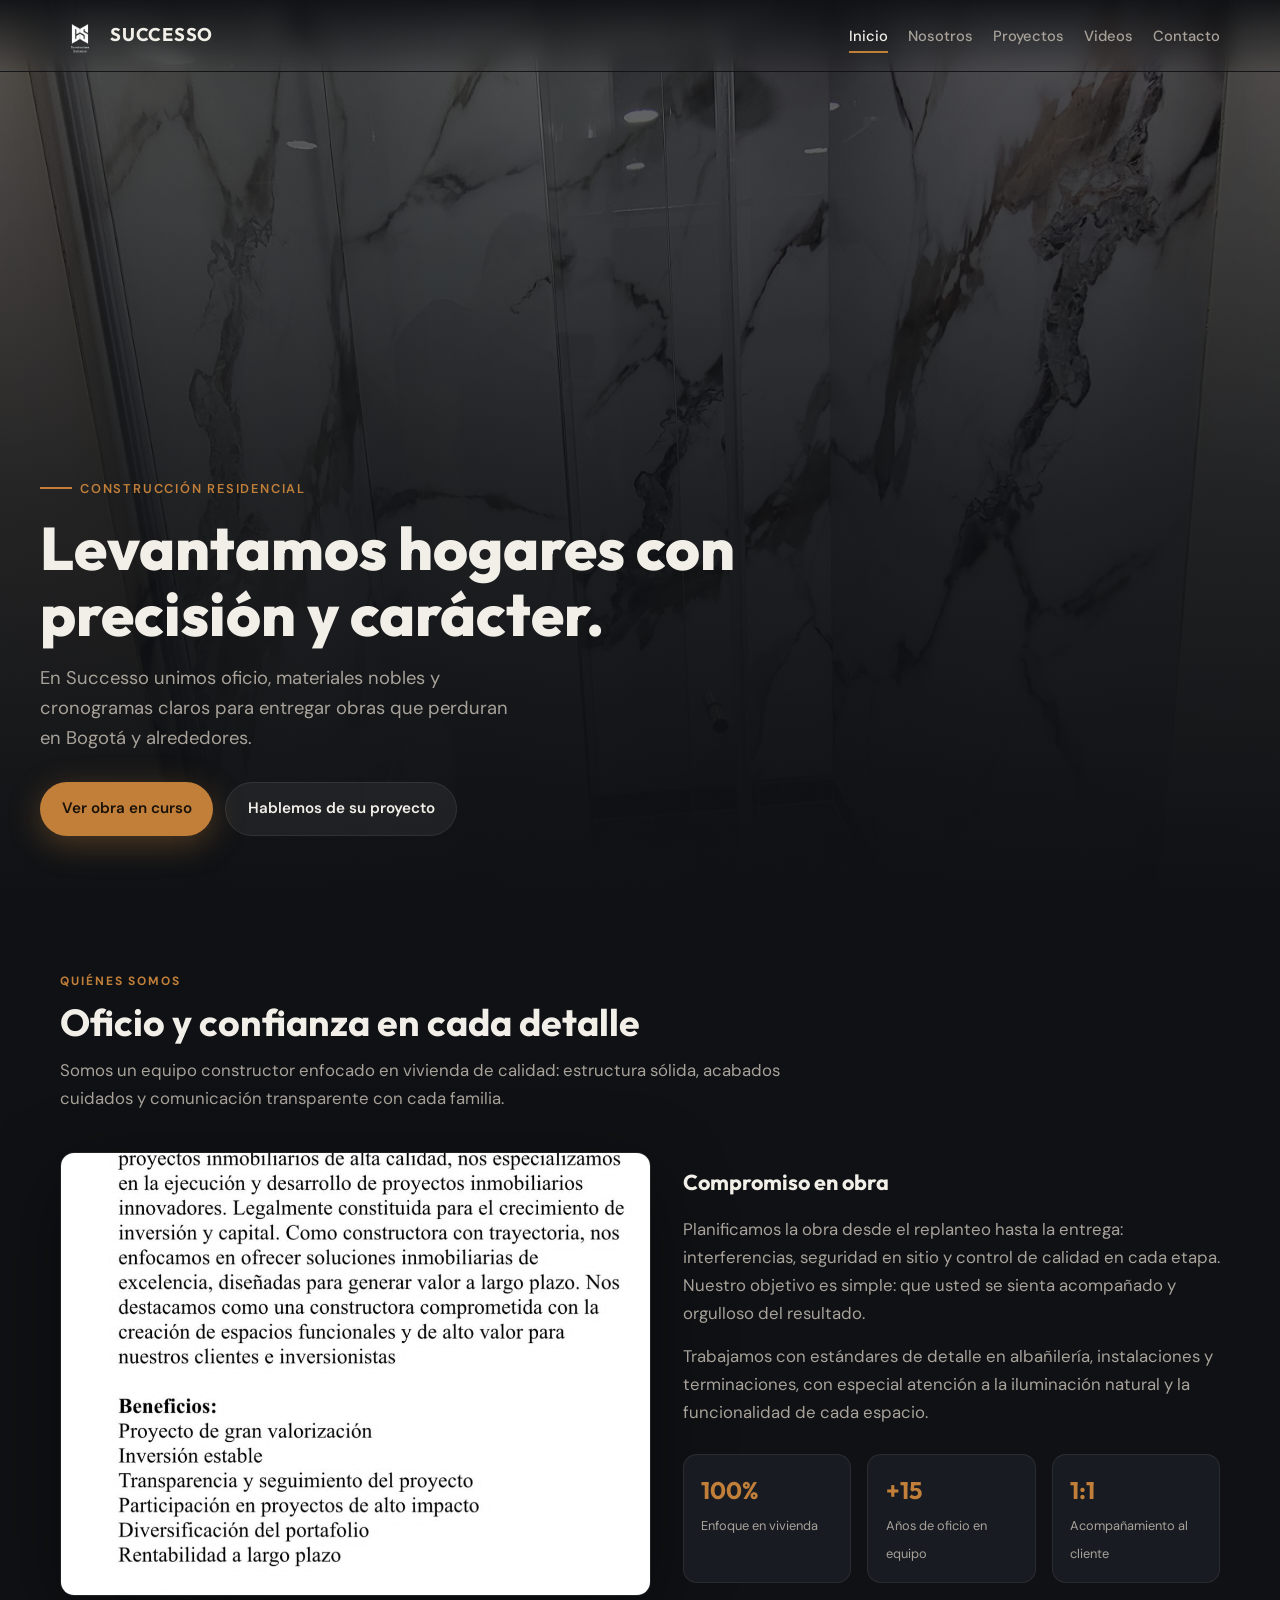
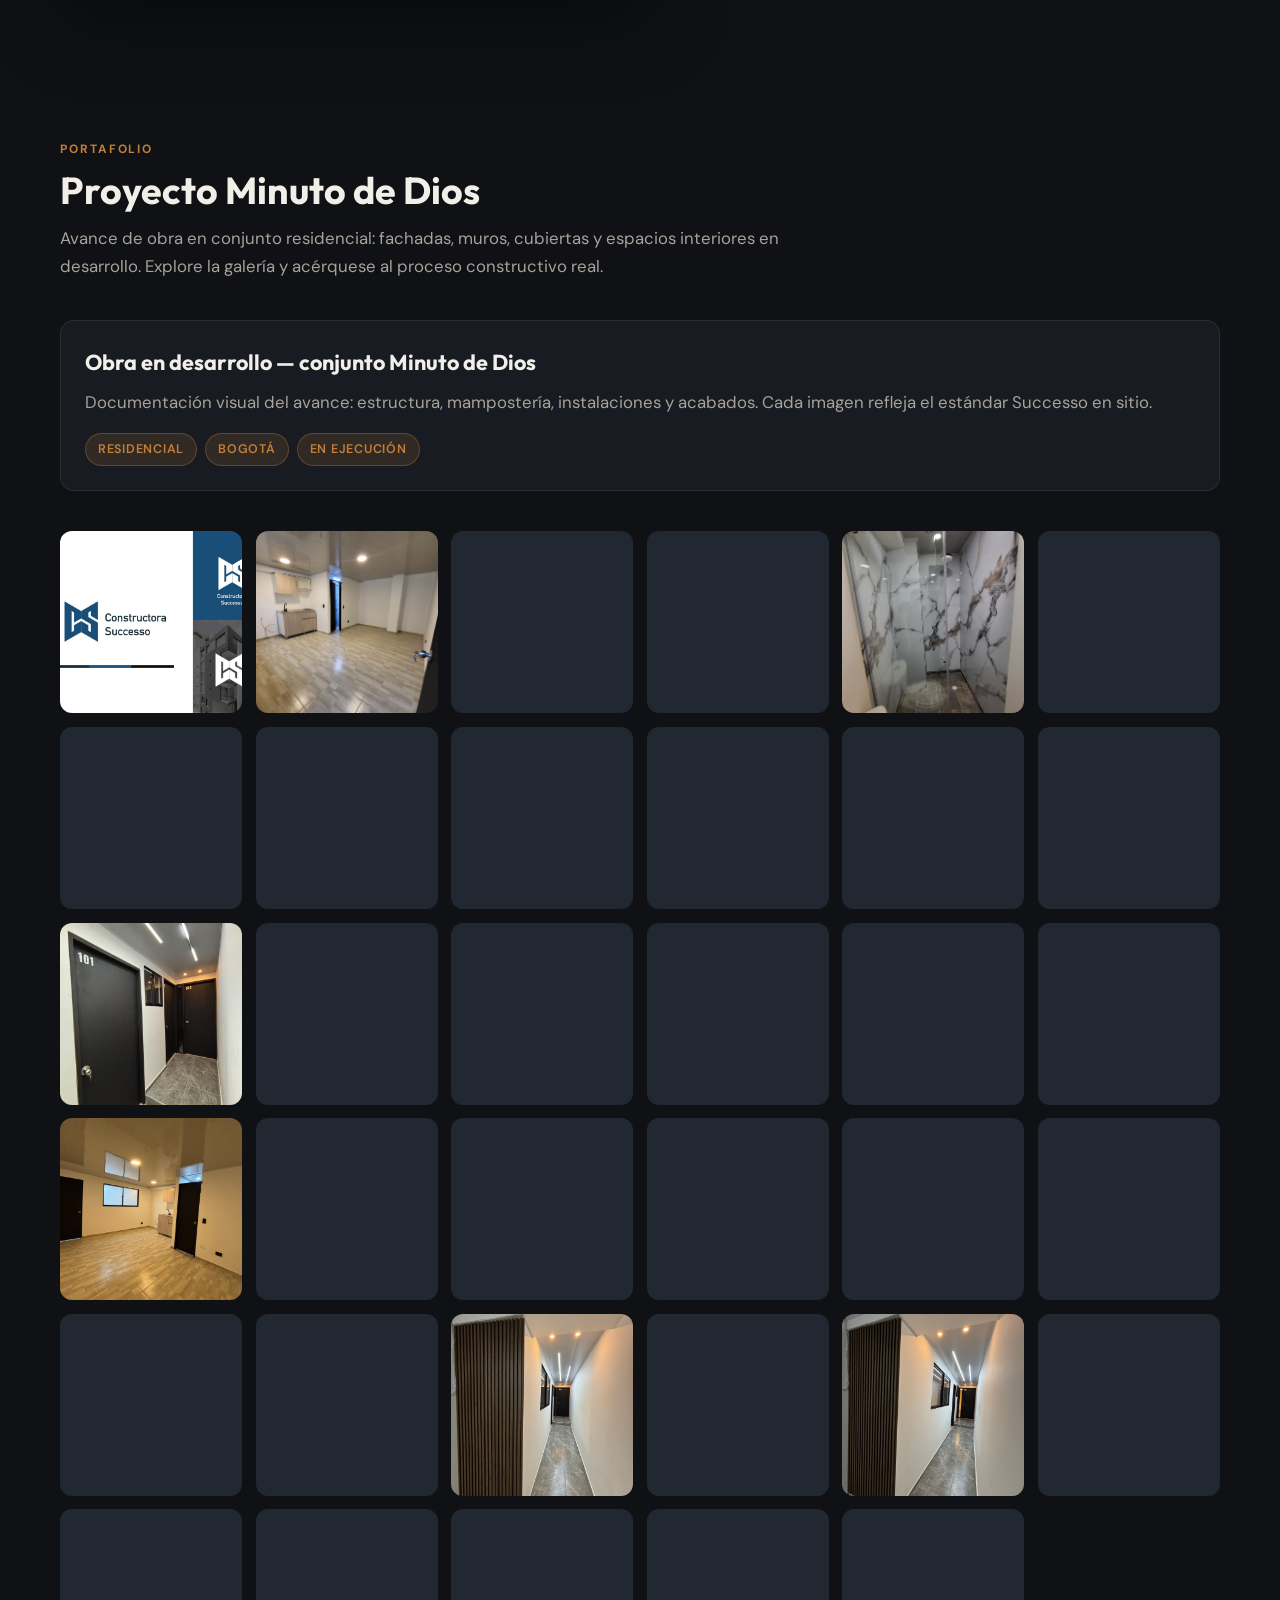
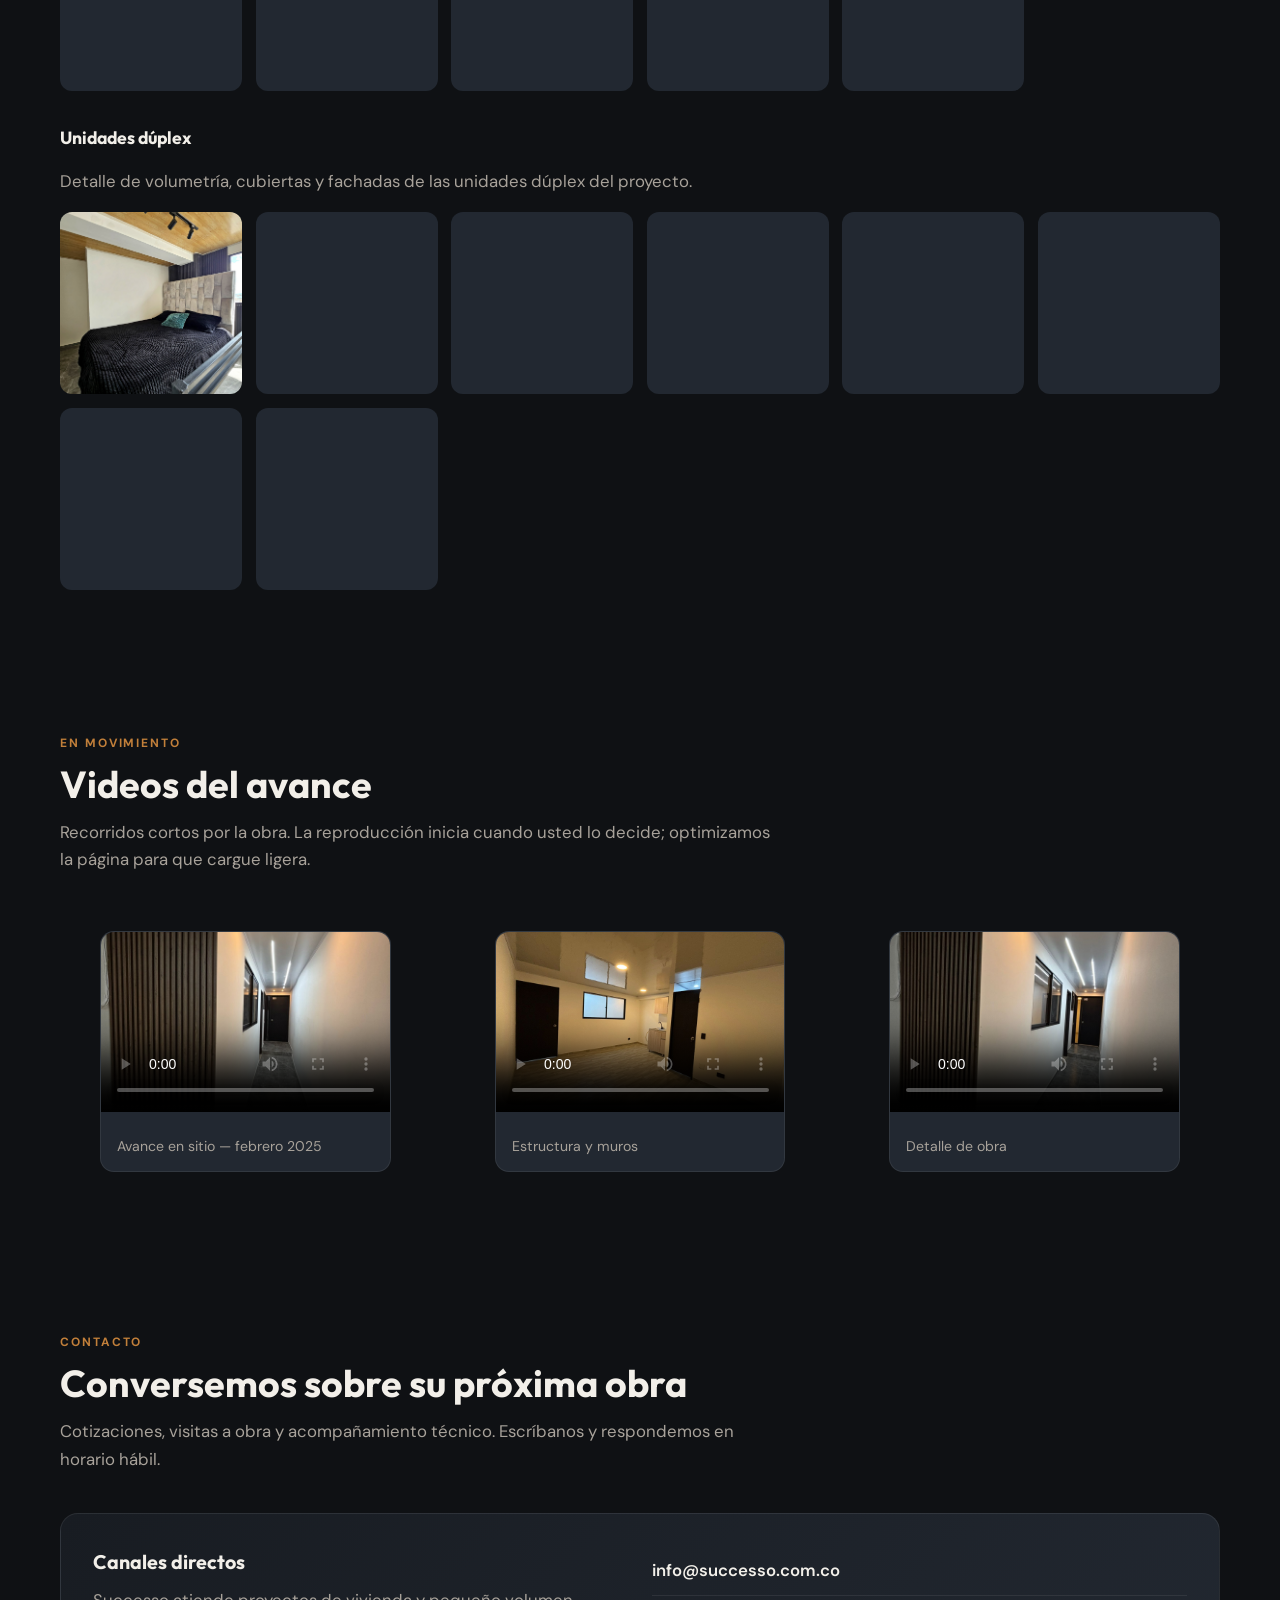
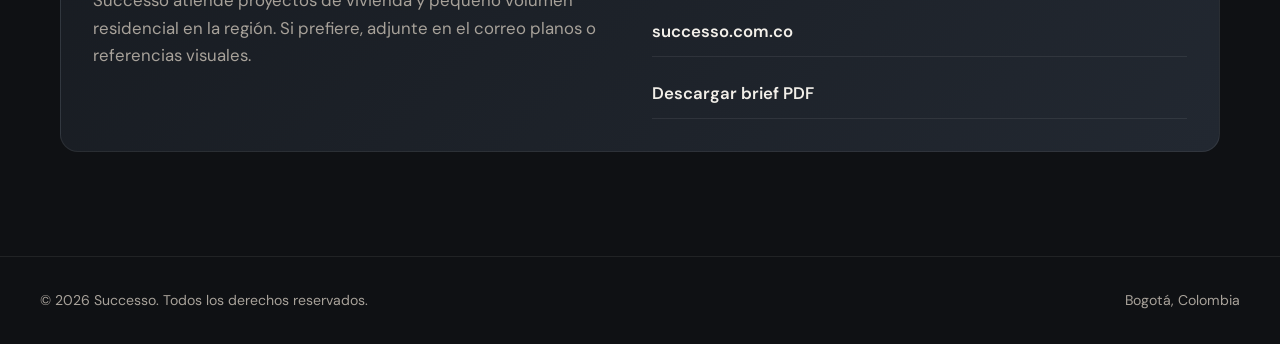
==== index.html @ 80b288f9 "Initial site: Successo static web, assets, SWA workflow Made-with: Cursor" ====
<!DOCTYPE html>
<html lang="es-CO">
  <head>
    <meta charset="UTF-8" />
    <meta name="viewport" content="width=device-width, initial-scale=1" />
    <meta
      name="description"
      content="Successo — Constructora en Colombia. Obras residenciales con estándar de calidad. Proyecto Minuto de Dios y unidades dúplex."
    />
    <title>Successo | Constructora</title>
    <link rel="preconnect" href="https://fonts.googleapis.com" />
    <link rel="preconnect" href="https://fonts.gstatic.com" crossorigin />
    <link
      href="https://fonts.googleapis.com/css2?family=DM+Sans:ital,opsz,wght@0,9..40,400;0,9..40,600;0,9..40,700&family=Outfit:wght@600;700;800&display=swap"
      rel="stylesheet"
    />
    <link rel="stylesheet" href="/styles.css" />
    <link rel="icon" href="/assets/brand/logo-constructora.png" type="image/png" />
  </head>
  <body>
    <a class="skip-link" href="#contenido">Saltar al contenido</a>

    <header class="site-header">
      <div class="header-inner">
        <a class="brand-link" href="#inicio">
          <img
            src="/assets/brand/logo-constructora.png"
            alt="Successo — logo constructora"
            width="180"
            height="44"
          />
          <span class="brand-text">Successo</span>
        </a>
        <button
          type="button"
          class="nav-toggle"
          aria-expanded="false"
          aria-controls="menu-principal"
        >
          Menú
        </button>
        <nav id="menu-principal" class="nav" aria-label="Principal">
          <ul class="nav-list">
            <li><a href="#inicio">Inicio</a></li>
            <li><a href="#nosotros">Nosotros</a></li>
            <li><a href="#proyectos">Proyectos</a></li>
            <li><a href="#videos">Videos</a></li>
            <li><a href="#contacto">Contacto</a></li>
          </ul>
        </nav>
      </div>
    </header>

    <main id="contenido">
      <section id="inicio" class="hero" aria-label="Inicio">
        <div class="hero-bg">
          <img
            src="/assets/projects/minuto-de-dios/images/IMG-20250224-WA0005.jpg"
            alt=""
            width="1920"
            height="1080"
            fetchpriority="high"
          />
        </div>
        <div class="hero-content">
          <p class="hero-eyebrow">Construcción residencial</p>
          <h1>Levantamos hogares con precisión y carácter.</h1>
          <p class="hero-lead">
            En Successo unimos oficio, materiales nobles y cronogramas claros para entregar obras que
            perduran en Bogotá y alrededores.
          </p>
          <div class="hero-actions">
            <a class="btn btn-primary" href="#proyectos">Ver obra en curso</a>
            <a class="btn btn-ghost" href="#contacto">Hablemos de su proyecto</a>
          </div>
        </div>
      </section>

      <section id="nosotros" class="section reveal" aria-labelledby="nosotros-title">
        <header class="section-header">
          <p class="section-label">Quiénes somos</p>
          <h2 id="nosotros-title">Oficio y confianza en cada detalle</h2>
          <p class="section-intro">
            Somos un equipo constructor enfocado en vivienda de calidad: estructura sólida, acabados
            cuidados y comunicación transparente con cada familia.
          </p>
        </header>
        <div class="about-grid">
          <div class="about-visual">
            <img
              src="/assets/about/quienes-somos.jpg"
              alt="Equipo y obra Successo"
              width="900"
              height="675"
              loading="lazy"
            />
          </div>
          <div class="about-copy">
            <h3>Compromiso en obra</h3>
            <p>
              Planificamos la obra desde el replanteo hasta la entrega: interferencias, seguridad en
              sitio y control de calidad en cada etapa. Nuestro objetivo es simple: que usted se sienta
              acompañado y orgulloso del resultado.
            </p>
            <p>
              Trabajamos con estándares de detalle en albañilería, instalaciones y terminaciones, con
              especial atención a la iluminación natural y la funcionalidad de cada espacio.
            </p>
            <div class="stat-row">
              <div class="stat">
                <strong>100%</strong>
                <span>Enfoque en vivienda</span>
              </div>
              <div class="stat">
                <strong>+15</strong>
                <span>Años de oficio en equipo</span>
              </div>
              <div class="stat">
                <strong>1:1</strong>
                <span>Acompañamiento al cliente</span>
              </div>
            </div>
          </div>
        </div>
      </section>

      <section id="proyectos" class="section reveal" aria-labelledby="proyectos-title">
        <header class="section-header">
          <p class="section-label">Portafolio</p>
          <h2 id="proyectos-title">Proyecto Minuto de Dios</h2>
          <p class="section-intro">
            Avance de obra en conjunto residencial: fachadas, muros, cubiertas y espacios interiores en
            desarrollo. Explore la galería y acérquese al proceso constructivo real.
          </p>
        </header>

        <article class="project-card">
          <h3>Obra en desarrollo — conjunto Minuto de Dios</h3>
          <p>
            Documentación visual del avance: estructura, mampostería, instalaciones y acabados. Cada
            imagen refleja el estándar Successo en sitio.
          </p>
          <ul class="tag-list">
            <li>Residencial</li>
            <li>Bogotá</li>
            <li>En ejecución</li>
          </ul>
        </article>

        <div
          id="gallery-main"
          class="gallery"
          role="list"
          aria-label="Galería del proyecto Minuto de Dios"
        ></div>

        <h3 class="subsection-title">Unidades dúplex</h3>
        <p class="section-intro" style="margin-bottom: 1rem">
          Detalle de volumetría, cubiertas y fachadas de las unidades dúplex del proyecto.
        </p>
        <div
          id="gallery-duplex"
          class="gallery"
          role="list"
          aria-label="Galería dúplex"
        ></div>
      </section>

      <section id="videos" class="section reveal" aria-labelledby="videos-title">
        <header class="section-header">
          <p class="section-label">En movimiento</p>
          <h2 id="videos-title">Videos del avance</h2>
          <p class="section-intro">
            Recorridos cortos por la obra. La reproducción inicia cuando usted lo decide; optimizamos la
            página para que cargue ligera.
          </p>
        </header>
        <div class="videos-grid">
          <figure class="video-card">
            <video
              controls
              preload="metadata"
              poster="/assets/projects/minuto-de-dios/images/IMG-20250224-WA0028.jpg"
              aria-label="Video de avance de obra 1"
            >
              <source src="/assets/projects/minuto-de-dios/videos/VID-20250224-WA0015.mp4" type="video/mp4" />
            </video>
            <figcaption>Avance en sitio — febrero 2025</figcaption>
          </figure>
          <figure class="video-card">
            <video
              controls
              preload="metadata"
              poster="/assets/projects/minuto-de-dios/images/IMG-20250224-WA0020.jpg"
              aria-label="Video de avance de obra 2"
            >
              <source src="/assets/projects/minuto-de-dios/videos/VID-20250219-WA0018.mp4" type="video/mp4" />
            </video>
            <figcaption>Estructura y muros</figcaption>
          </figure>
          <figure class="video-card">
            <video
              controls
              preload="metadata"
              poster="/assets/projects/minuto-de-dios/images/IMG-20250224-WA0031.jpg"
              aria-label="Video de avance de obra 3"
            >
              <source src="/assets/projects/minuto-de-dios/videos/VID-20250224-WA0029.mp4" type="video/mp4" />
            </video>
            <figcaption>Detalle de obra</figcaption>
          </figure>
        </div>
      </section>

      <section id="contacto" class="section reveal" aria-labelledby="contacto-title">
        <header class="section-header">
          <p class="section-label">Contacto</p>
          <h2 id="contacto-title">Conversemos sobre su próxima obra</h2>
          <p class="section-intro">
            Cotizaciones, visitas a obra y acompañamiento técnico. Escríbanos y respondemos en horario
            hábil.
          </p>
        </header>
        <div class="contact-panel">
          <div>
            <h3>Canales directos</h3>
            <p>
              Successo atiende proyectos de vivienda y pequeño volumen residencial en la región. Si
              prefiere, adjunte en el correo planos o referencias visuales.
            </p>
          </div>
          <div class="contact-links">
            <a href="mailto:info@successo.com.co">info@successo.com.co</a>
            <a href="https://successo.com.co">successo.com.co</a>
            <a href="/assets/docs/pagina-constructora-brief.pdf">Descargar brief PDF</a>
          </div>
        </div>
      </section>
    </main>

    <footer class="site-footer">
      <div class="footer-inner">
        <span>© <span id="year"></span> Successo. Todos los derechos reservados.</span>
        <span>Bogotá, Colombia</span>
      </div>
    </footer>

    <div
      id="lightbox"
      class="lightbox"
      role="dialog"
      aria-modal="true"
      aria-hidden="true"
      aria-label="Vista ampliada"
    >
      <button type="button" class="lightbox-close" aria-label="Cerrar">&times;</button>
      <img id="lightbox-img" src="" alt="" />
    </div>

    <script>
      document.getElementById("year").textContent = new Date().getFullYear();
    </script>
    <script src="/main.js"></script>
  </body>
</html>
---- styles.css ----
:root {
  --bg: #0f1114;
  --bg-elevated: #181c22;
  --surface: #222831;
  --text: #f2efe9;
  --text-muted: #a8a29a;
  --accent: #c17f3a;
  --accent-soft: rgba(193, 127, 58, 0.15);
  --line: rgba(242, 239, 233, 0.08);
  --font-sans: "DM Sans", system-ui, sans-serif;
  --font-display: "Outfit", var(--font-sans);
  --radius: 14px;
  --shadow: 0 24px 80px rgba(0, 0, 0, 0.45);
}

*,
*::before,
*::after {
  box-sizing: border-box;
}

html {
  scroll-behavior: smooth;
}

body {
  margin: 0;
  font-family: var(--font-sans);
  font-size: 1.05rem;
  line-height: 1.65;
  color: var(--text);
  background: var(--bg);
  -webkit-font-smoothing: antialiased;
}

img {
  max-width: 100%;
  height: auto;
  display: block;
}

a {
  color: var(--accent);
  text-decoration: none;
}

a:hover {
  text-decoration: underline;
}

.skip-link {
  position: absolute;
  left: -999px;
  top: 0;
  background: var(--accent);
  color: var(--bg);
  padding: 0.5rem 1rem;
  z-index: 1000;
}

.skip-link:focus {
  left: 0.5rem;
  top: 0.5rem;
}

.site-header {
  position: fixed;
  inset: 0 0 auto 0;
  z-index: 100;
  background: linear-gradient(to bottom, rgba(15, 17, 20, 0.92), transparent);
  backdrop-filter: blur(10px);
  border-bottom: 1px solid transparent;
  transition: background 0.3s, border-color 0.3s;
}

.site-header.is-scrolled {
  background: rgba(15, 17, 20, 0.95);
  border-bottom-color: var(--line);
}

.header-inner {
  max-width: 1200px;
  margin: 0 auto;
  padding: 0.85rem 1.25rem;
  display: flex;
  align-items: center;
  justify-content: space-between;
  gap: 1rem;
}

.brand-link {
  display: flex;
  align-items: center;
  gap: 0.65rem;
  text-decoration: none;
  color: var(--text);
}

.brand-link:hover {
  text-decoration: none;
}

.brand-link img {
  height: 44px;
  width: auto;
  object-fit: contain;
}

.brand-text {
  font-family: var(--font-display);
  font-weight: 700;
  font-size: 1.15rem;
  letter-spacing: 0.04em;
  text-transform: uppercase;
}

.nav-toggle {
  display: none;
  background: var(--surface);
  border: 1px solid var(--line);
  color: var(--text);
  padding: 0.5rem 0.75rem;
  border-radius: 10px;
  cursor: pointer;
  font: inherit;
}

.nav-list {
  list-style: none;
  margin: 0;
  padding: 0;
  display: flex;
  flex-wrap: wrap;
  gap: 0.25rem 1.25rem;
  align-items: center;
}

.nav-list a {
  color: var(--text-muted);
  font-size: 0.92rem;
  font-weight: 500;
  text-decoration: none;
  padding: 0.35rem 0;
  border-bottom: 2px solid transparent;
  transition: color 0.2s, border-color 0.2s;
}

.nav-list a:hover,
.nav-list a[aria-current="true"] {
  color: var(--text);
  border-bottom-color: var(--accent);
  text-decoration: none;
}

.hero {
  min-height: 100vh;
  display: grid;
  align-items: end;
  position: relative;
  padding: 6rem 1.25rem 4rem;
}

.hero-bg {
  position: absolute;
  inset: 0;
  z-index: 0;
}

.hero-bg img {
  width: 100%;
  height: 100%;
  object-fit: cover;
  filter: brightness(0.55) saturate(1.05);
}

.hero-bg::after {
  content: "";
  position: absolute;
  inset: 0;
  background: linear-gradient(
    180deg,
    rgba(15, 17, 20, 0.2) 0%,
    rgba(15, 17, 20, 0.75) 55%,
    var(--bg) 100%
  );
}

.hero-content {
  position: relative;
  z-index: 1;
  max-width: 1200px;
  margin: 0 auto;
  width: 100%;
}

.hero-eyebrow {
  display: inline-flex;
  align-items: center;
  gap: 0.5rem;
  font-size: 0.8rem;
  font-weight: 600;
  letter-spacing: 0.14em;
  text-transform: uppercase;
  color: var(--accent);
  margin-bottom: 1rem;
}

.hero-eyebrow::before {
  content: "";
  width: 32px;
  height: 2px;
  background: var(--accent);
}

.hero h1 {
  font-family: var(--font-display);
  font-weight: 800;
  font-size: clamp(2.25rem, 6vw, 3.75rem);
  line-height: 1.1;
  margin: 0 0 1rem;
  max-width: 18ch;
}

.hero-lead {
  font-size: 1.15rem;
  color: var(--text-muted);
  max-width: 36ch;
  margin: 0 0 1.75rem;
}

.hero-actions {
  display: flex;
  flex-wrap: wrap;
  gap: 0.75rem;
}

.btn {
  display: inline-flex;
  align-items: center;
  justify-content: center;
  gap: 0.5rem;
  padding: 0.85rem 1.35rem;
  border-radius: 999px;
  font: inherit;
  font-weight: 600;
  font-size: 0.95rem;
  cursor: pointer;
  border: none;
  text-decoration: none;
  transition: transform 0.15s, box-shadow 0.15s, background 0.15s;
}

.btn:focus-visible {
  outline: 2px solid var(--accent);
  outline-offset: 3px;
}

.btn-primary {
  background: var(--accent);
  color: #1a1208;
  box-shadow: 0 8px 32px rgba(193, 127, 58, 0.35);
}

.btn-primary:hover {
  transform: translateY(-2px);
  text-decoration: none;
}

.btn-ghost {
  background: rgba(255, 255, 255, 0.06);
  color: var(--text);
  border: 1px solid var(--line);
}

.btn-ghost:hover {
  background: rgba(255, 255, 255, 0.1);
  text-decoration: none;
}

.section {
  padding: 4.5rem 1.25rem;
  max-width: 1200px;
  margin: 0 auto;
}

.section-header {
  margin-bottom: 2.5rem;
}

.section-label {
  font-size: 0.75rem;
  font-weight: 700;
  letter-spacing: 0.16em;
  text-transform: uppercase;
  color: var(--accent);
  margin: 0 0 0.5rem;
}

.section h2 {
  font-family: var(--font-display);
  font-size: clamp(1.75rem, 4vw, 2.35rem);
  font-weight: 700;
  margin: 0 0 0.75rem;
  line-height: 1.2;
}

.section-intro {
  color: var(--text-muted);
  max-width: 60ch;
  margin: 0;
}

.reveal {
  opacity: 0;
  transform: translateY(20px);
  transition: opacity 0.7s ease, transform 0.7s ease;
}

.reveal.is-visible {
  opacity: 1;
  transform: none;
}

.about-grid {
  display: grid;
  gap: 2rem;
  align-items: center;
}

@media (min-width: 900px) {
  .about-grid {
    grid-template-columns: 1.1fr 1fr;
  }
}

.about-visual {
  border-radius: var(--radius);
  overflow: hidden;
  box-shadow: var(--shadow);
  border: 1px solid var(--line);
}

.about-visual img {
  width: 100%;
  aspect-ratio: 4/3;
  object-fit: cover;
}

.about-copy h3 {
  font-family: var(--font-display);
  font-size: 1.35rem;
  margin: 0 0 1rem;
}

.about-copy p {
  color: var(--text-muted);
  margin: 0 0 1rem;
}

.stat-row {
  display: grid;
  grid-template-columns: repeat(3, 1fr);
  gap: 1rem;
  margin-top: 1.75rem;
}

.stat {
  background: var(--bg-elevated);
  border: 1px solid var(--line);
  border-radius: var(--radius);
  padding: 1rem 1.1rem;
}

.stat strong {
  display: block;
  font-family: var(--font-display);
  font-size: 1.5rem;
  color: var(--accent);
}

.stat span {
  font-size: 0.8rem;
  color: var(--text-muted);
}

.project-card {
  background: var(--bg-elevated);
  border: 1px solid var(--line);
  border-radius: var(--radius);
  padding: 1.5rem;
  margin-bottom: 2.5rem;
}

.project-card h3 {
  font-family: var(--font-display);
  margin: 0 0 0.5rem;
  font-size: 1.35rem;
}

.project-card p {
  color: var(--text-muted);
  margin: 0 0 1rem;
}

.tag-list {
  display: flex;
  flex-wrap: wrap;
  gap: 0.5rem;
  margin: 0;
  padding: 0;
  list-style: none;
}

.tag-list li {
  font-size: 0.78rem;
  font-weight: 600;
  text-transform: uppercase;
  letter-spacing: 0.06em;
  padding: 0.35rem 0.75rem;
  border-radius: 999px;
  background: var(--accent-soft);
  color: var(--accent);
  border: 1px solid rgba(193, 127, 58, 0.35);
}

.gallery {
  display: grid;
  grid-template-columns: repeat(auto-fill, minmax(140px, 1fr));
  gap: 0.65rem;
}

@media (min-width: 640px) {
  .gallery {
    grid-template-columns: repeat(auto-fill, minmax(180px, 1fr));
    gap: 0.85rem;
  }
}

.gallery button {
  position: relative;
  padding: 0;
  border: none;
  border-radius: 12px;
  overflow: hidden;
  cursor: zoom-in;
  aspect-ratio: 1;
  background: var(--surface);
}

.gallery button img {
  width: 100%;
  height: 100%;
  object-fit: cover;
  transition: transform 0.35s ease;
}

.gallery button:hover img,
.gallery button:focus-visible img {
  transform: scale(1.06);
}

.gallery button:focus-visible {
  outline: 2px solid var(--accent);
  outline-offset: 3px;
}

.subsection-title {
  font-family: var(--font-display);
  font-size: 1.1rem;
  margin: 2rem 0 1rem;
  color: var(--text);
}

.videos-grid {
  display: grid;
  gap: 1.5rem;
}

@media (min-width: 768px) {
  .videos-grid {
    grid-template-columns: repeat(3, 1fr);
  }
}

.video-card {
  background: var(--surface);
  border-radius: var(--radius);
  overflow: hidden;
  border: 1px solid var(--line);
}

.video-card video {
  width: 100%;
  aspect-ratio: 16/10;
  object-fit: cover;
  background: #000;
}

.video-card figcaption {
  padding: 0.85rem 1rem;
  font-size: 0.88rem;
  color: var(--text-muted);
}

.contact-panel {
  background: linear-gradient(135deg, var(--bg-elevated), var(--surface));
  border: 1px solid var(--line);
  border-radius: calc(var(--radius) + 4px);
  padding: 2rem;
  display: grid;
  gap: 1.5rem;
}

@media (min-width: 768px) {
  .contact-panel {
    grid-template-columns: 1fr 1fr;
    align-items: start;
  }
}

.contact-panel h3 {
  font-family: var(--font-display);
  margin: 0 0 0.5rem;
}

.contact-panel p {
  color: var(--text-muted);
  margin: 0;
}

.contact-links {
  display: flex;
  flex-direction: column;
  gap: 0.75rem;
}

.contact-links a {
  display: inline-flex;
  align-items: center;
  gap: 0.5rem;
  font-weight: 600;
  color: var(--text);
  text-decoration: none;
  padding: 0.65rem 0;
 border-bottom: 1px solid var(--line);
}

.contact-links a:hover {
  color: var(--accent);
}

.site-footer {
  border-top: 1px solid var(--line);
  padding: 2rem 1.25rem;
  margin-top: 2rem;
}

.footer-inner {
  max-width: 1200px;
  margin: 0 auto;
  display: flex;
  flex-wrap: wrap;
  gap: 1rem;
  justify-content: space-between;
  align-items: center;
  font-size: 0.88rem;
  color: var(--text-muted);
}

.lightbox {
  position: fixed;
  inset: 0;
  z-index: 200;
  background: rgba(0, 0, 0, 0.88);
  display: flex;
  align-items: center;
  justify-content: center;
  padding: 1rem;
  opacity: 0;
  pointer-events: none;
  transition: opacity 0.25s ease;
}

.lightbox.is-open {
  opacity: 1;
  pointer-events: auto;
}

.lightbox img {
  max-width: min(96vw, 1200px);
  max-height: 90vh;
  object-fit: contain;
  border-radius: 8px;
  box-shadow: var(--shadow);
}

.lightbox-close {
  position: absolute;
  top: 1rem;
  right: 1rem;
  background: var(--surface);
  border: 1px solid var(--line);
  color: var(--text);
  width: 44px;
  height: 44px;
  border-radius: 50%;
  font-size: 1.5rem;
  line-height: 1;
  cursor: pointer;
  display: grid;
  place-items: center;
}

.lightbox-close:hover {
  background: var(--accent);
  color: #1a1208;
}

@media (max-width: 768px) {
  .nav-toggle {
    display: block;
  }

  .nav {
    position: absolute;
    top: 100%;
    left: 0;
    right: 0;
    background: rgba(15, 17, 20, 0.98);
    border-bottom: 1px solid var(--line);
    padding: 1rem 1.25rem 1.25rem;
    display: none;
  }

  .nav.is-open {
    display: block;
  }

  .nav-list {
    flex-direction: column;
    align-items: stretch;
    gap: 0;
  }

  .nav-list a {
    display: block;
    padding: 0.65rem 0;
 border-bottom: 1px solid var(--line);
  }

  .stat-row {
    grid-template-columns: 1fr;
  }
}
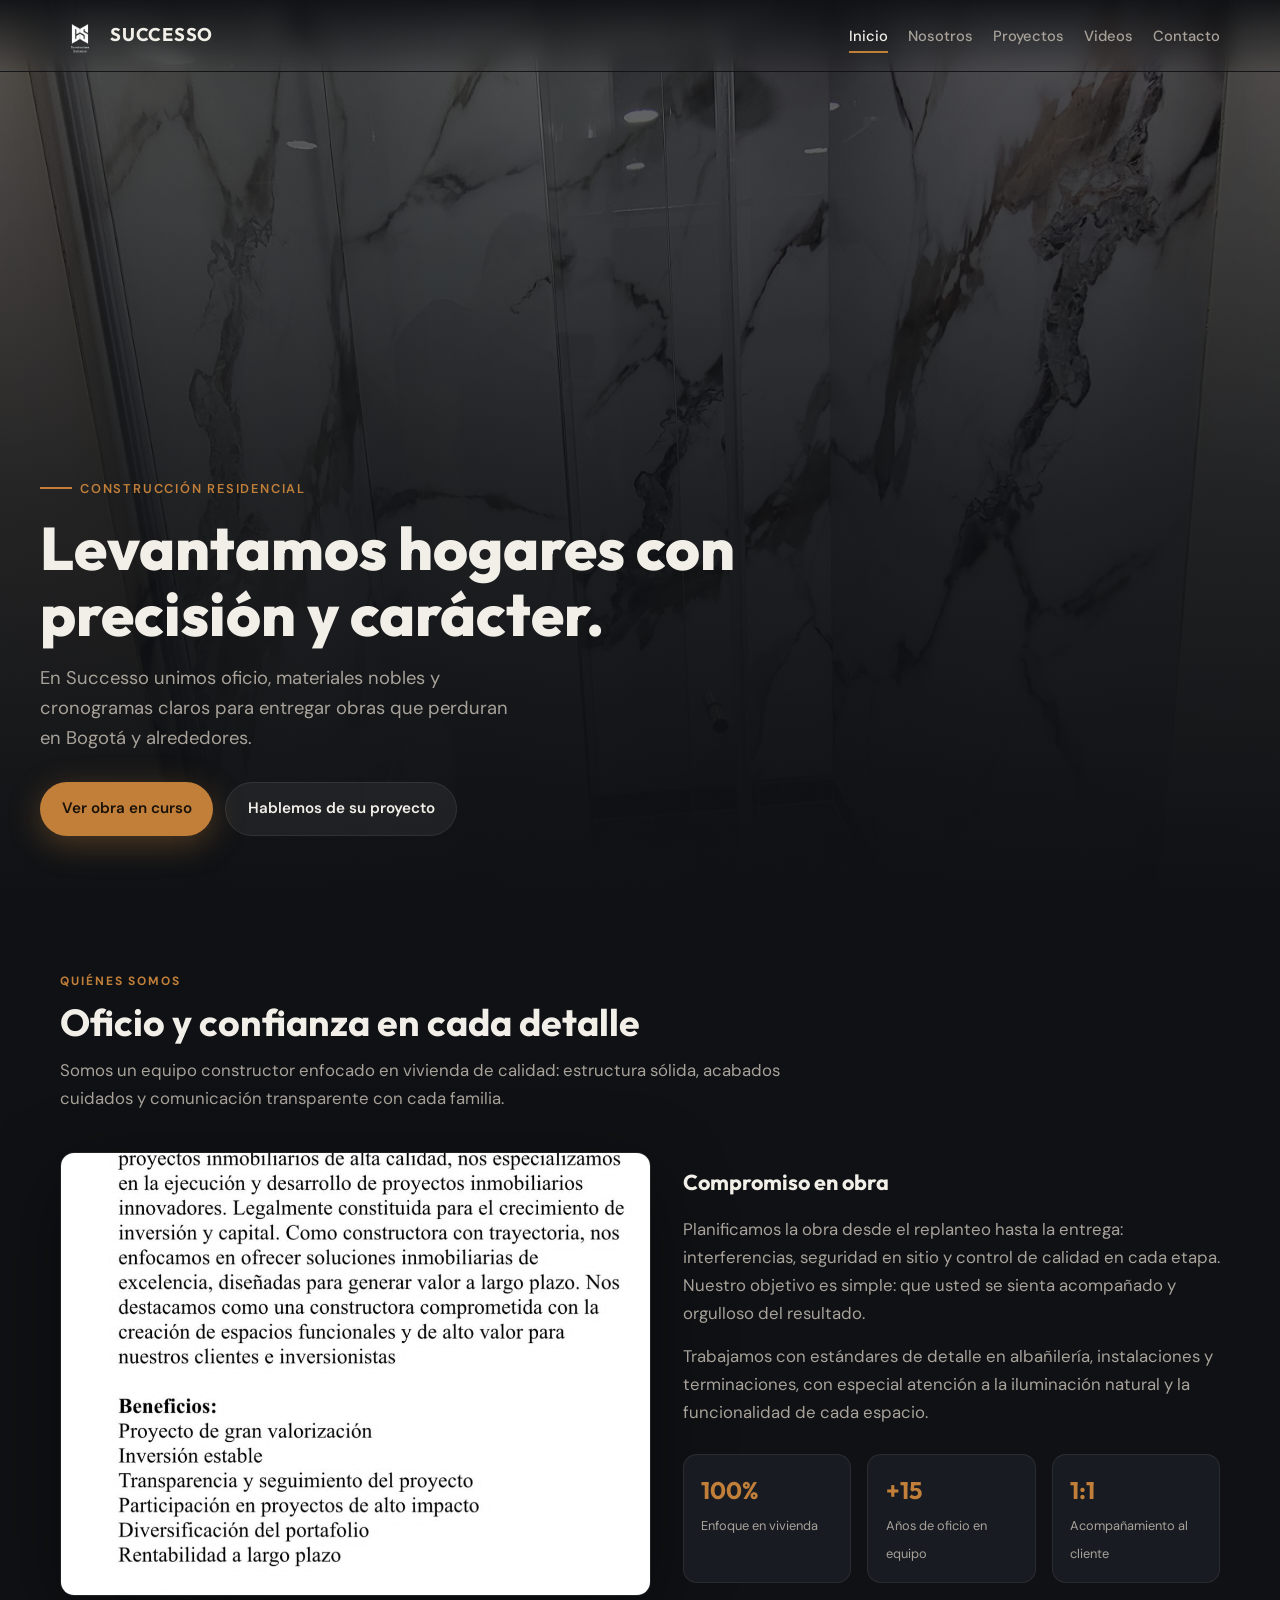
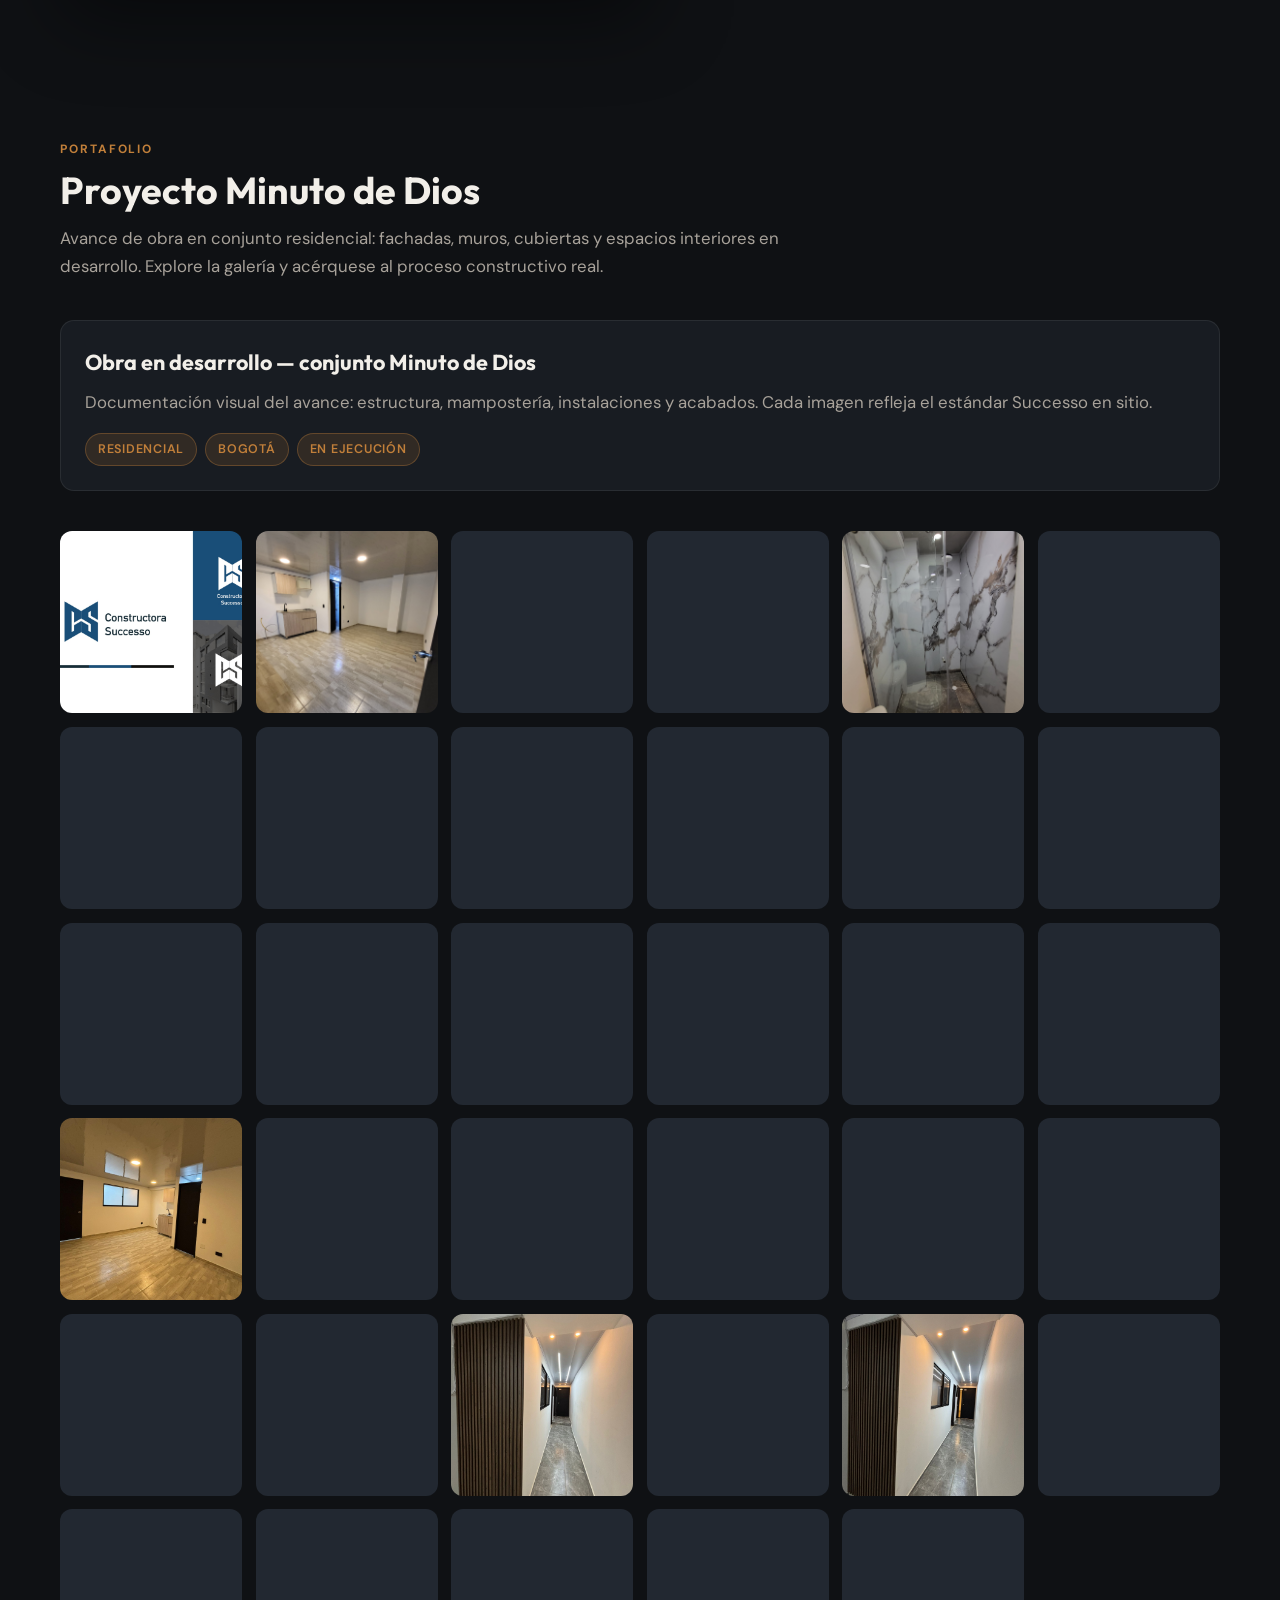
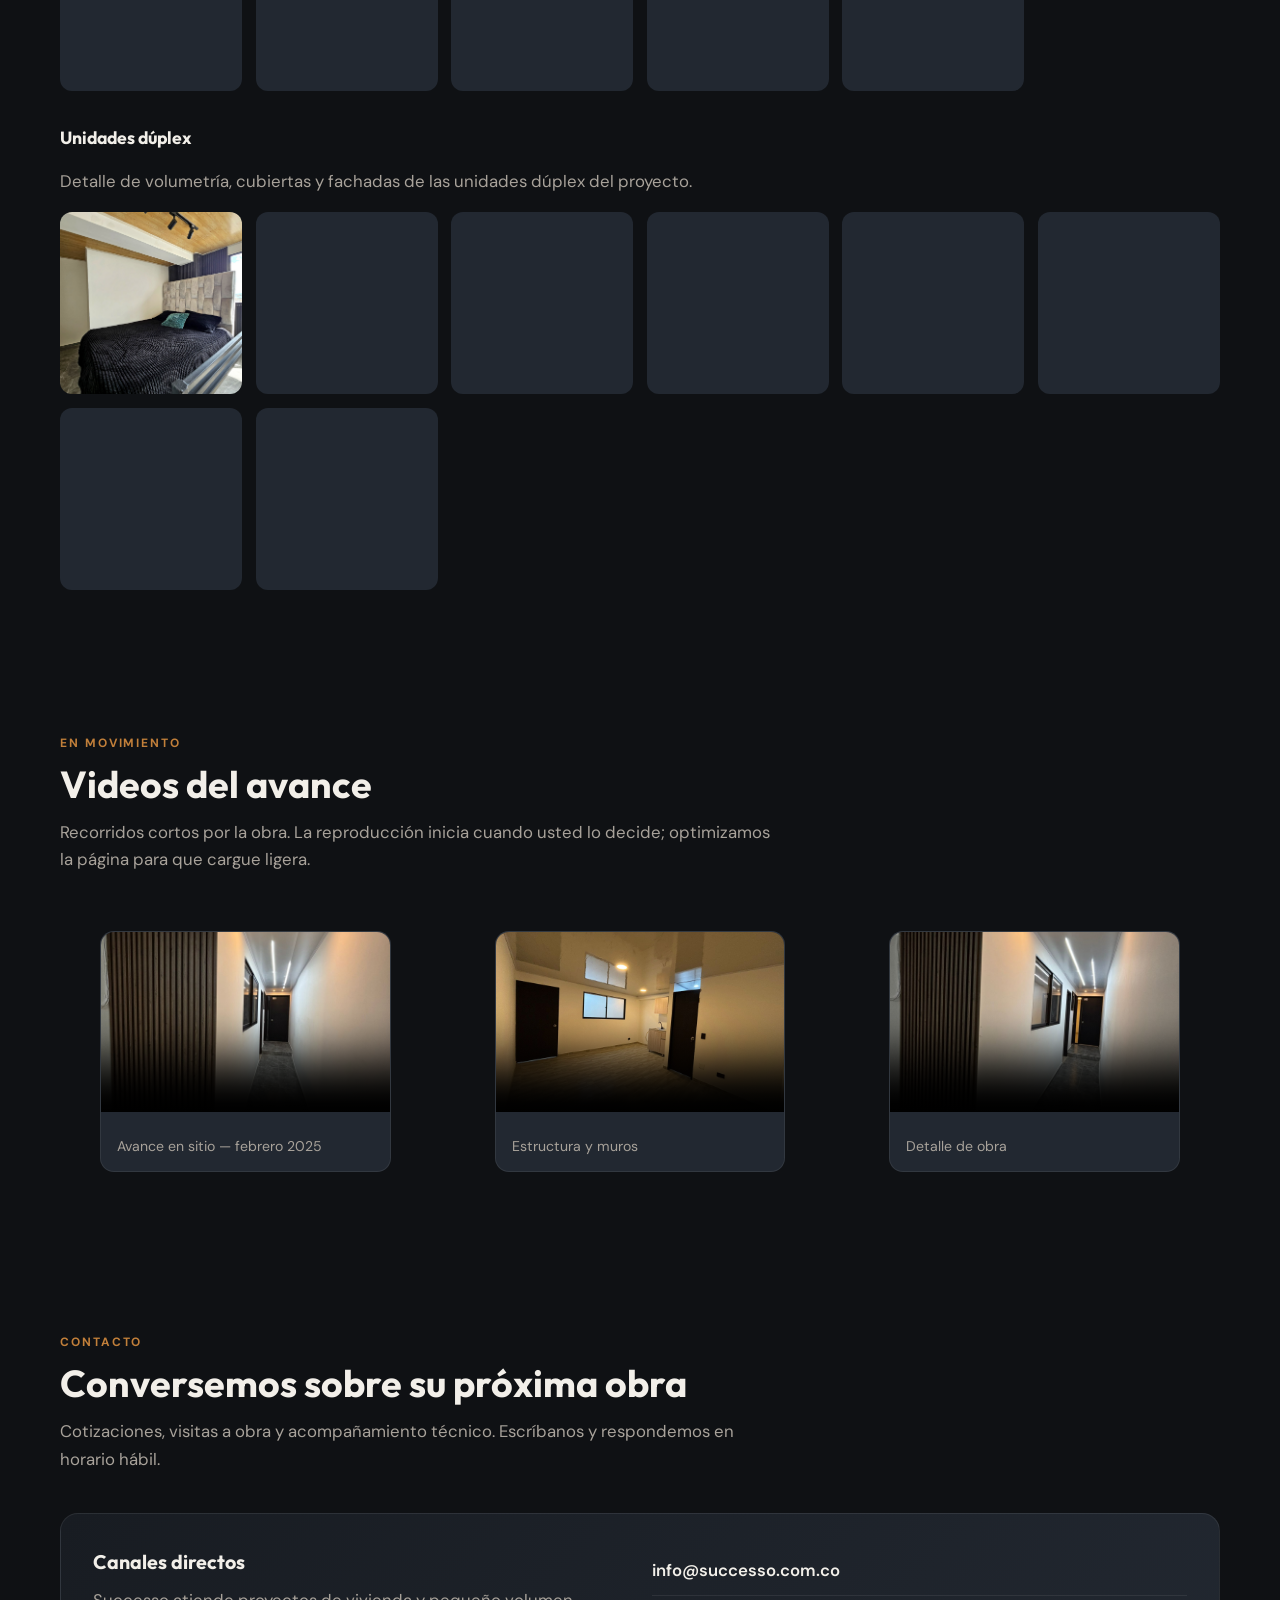
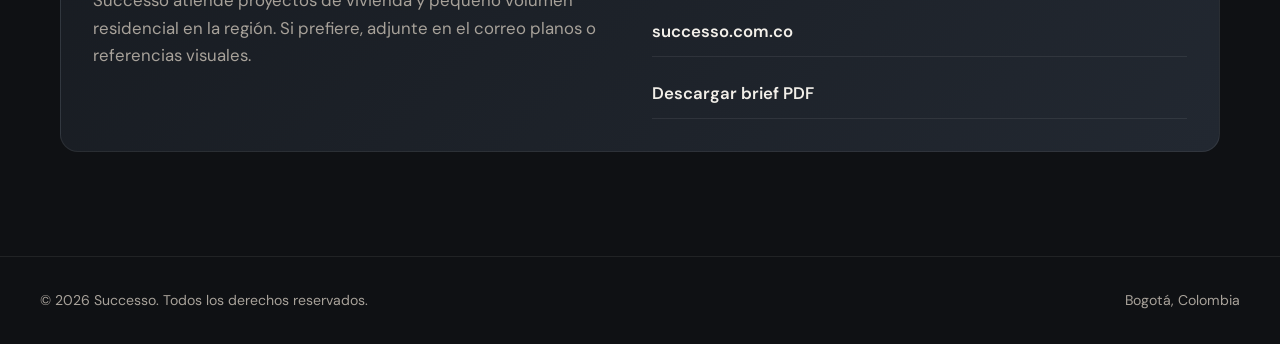
==== commit bda8abc4: "seo: add canonical URL for www.successo.com.co Made-with: Cursor" ====
--- a/index.html
+++ b/index.html
@@ -8,6 +8,7 @@
       content="Successo — Constructora en Colombia. Obras residenciales con estándar de calidad. Proyecto Minuto de Dios y unidades dúplex."
     />
     <title>Successo | Constructora</title>
+    <link rel="canonical" href="https://www.successo.com.co/" />
     <link rel="preconnect" href="https://fonts.googleapis.com" />
     <link rel="preconnect" href="https://fonts.gstatic.com" crossorigin />
     <link
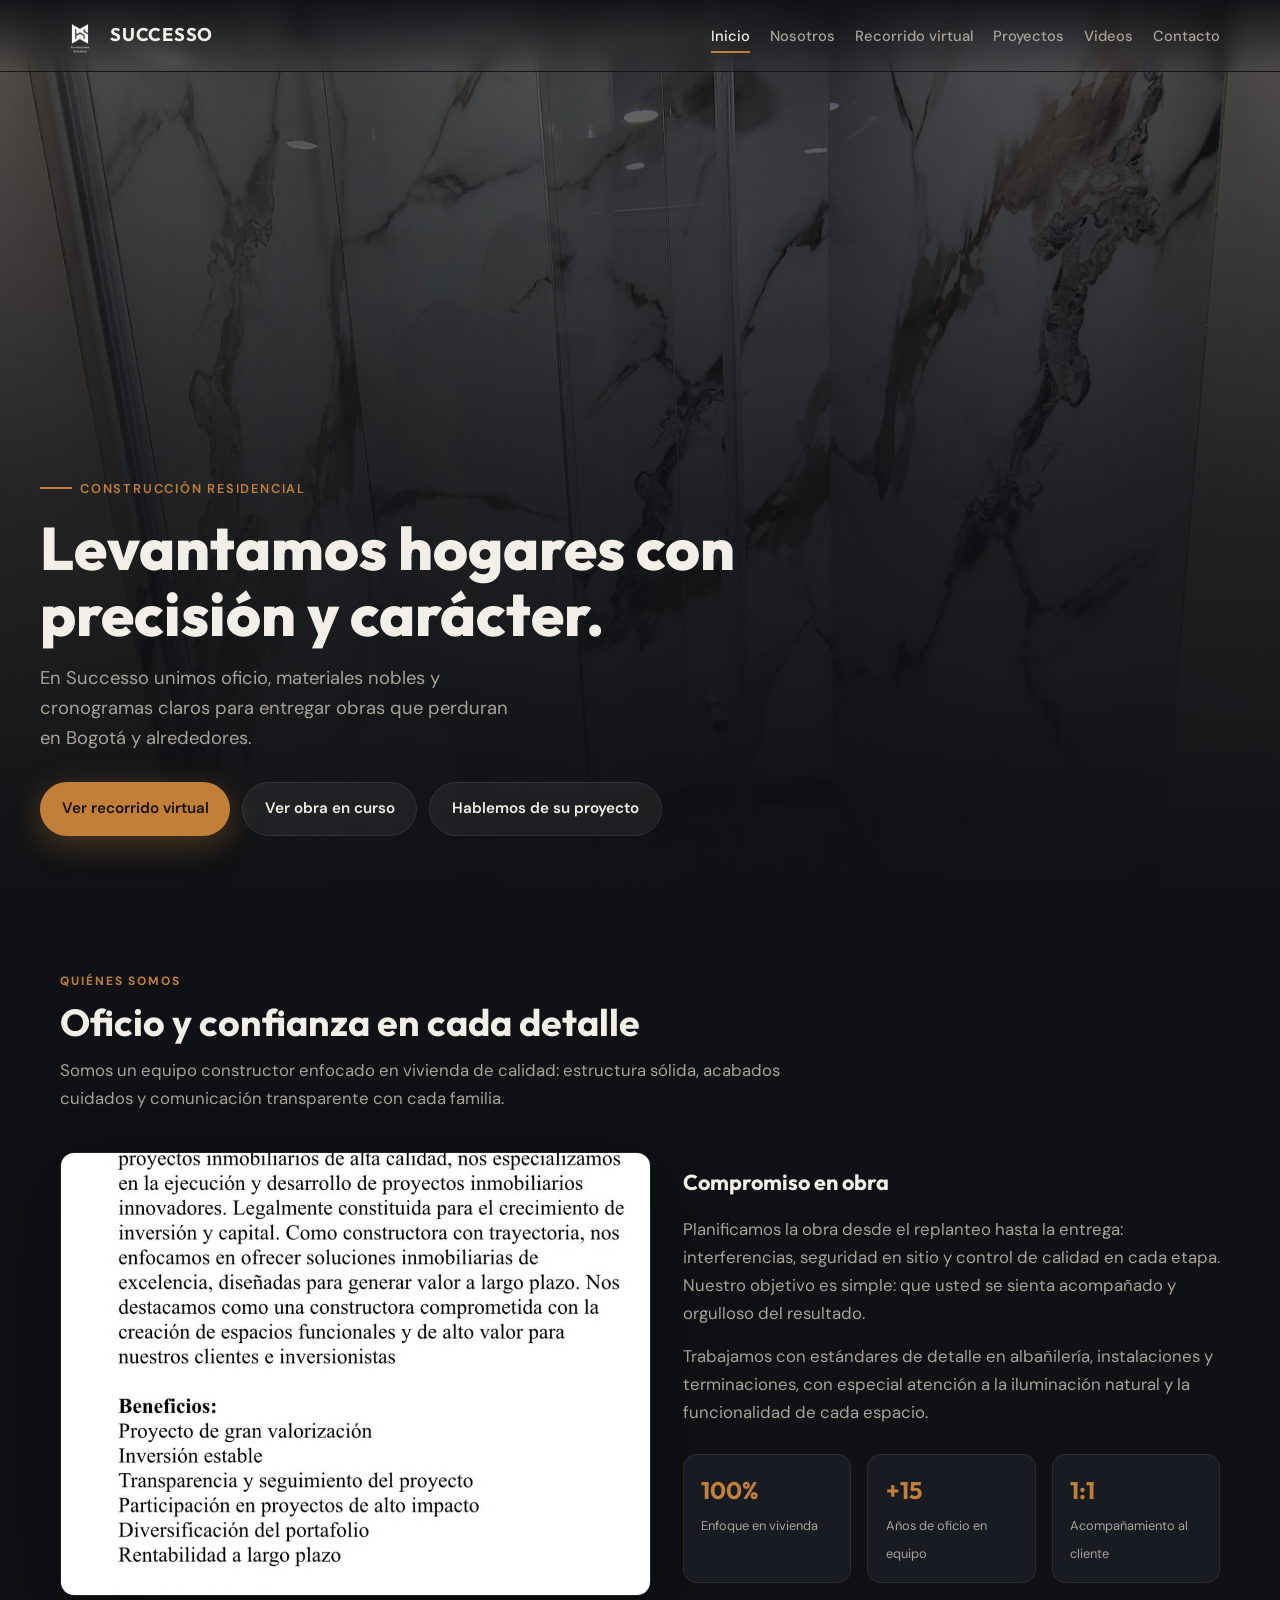
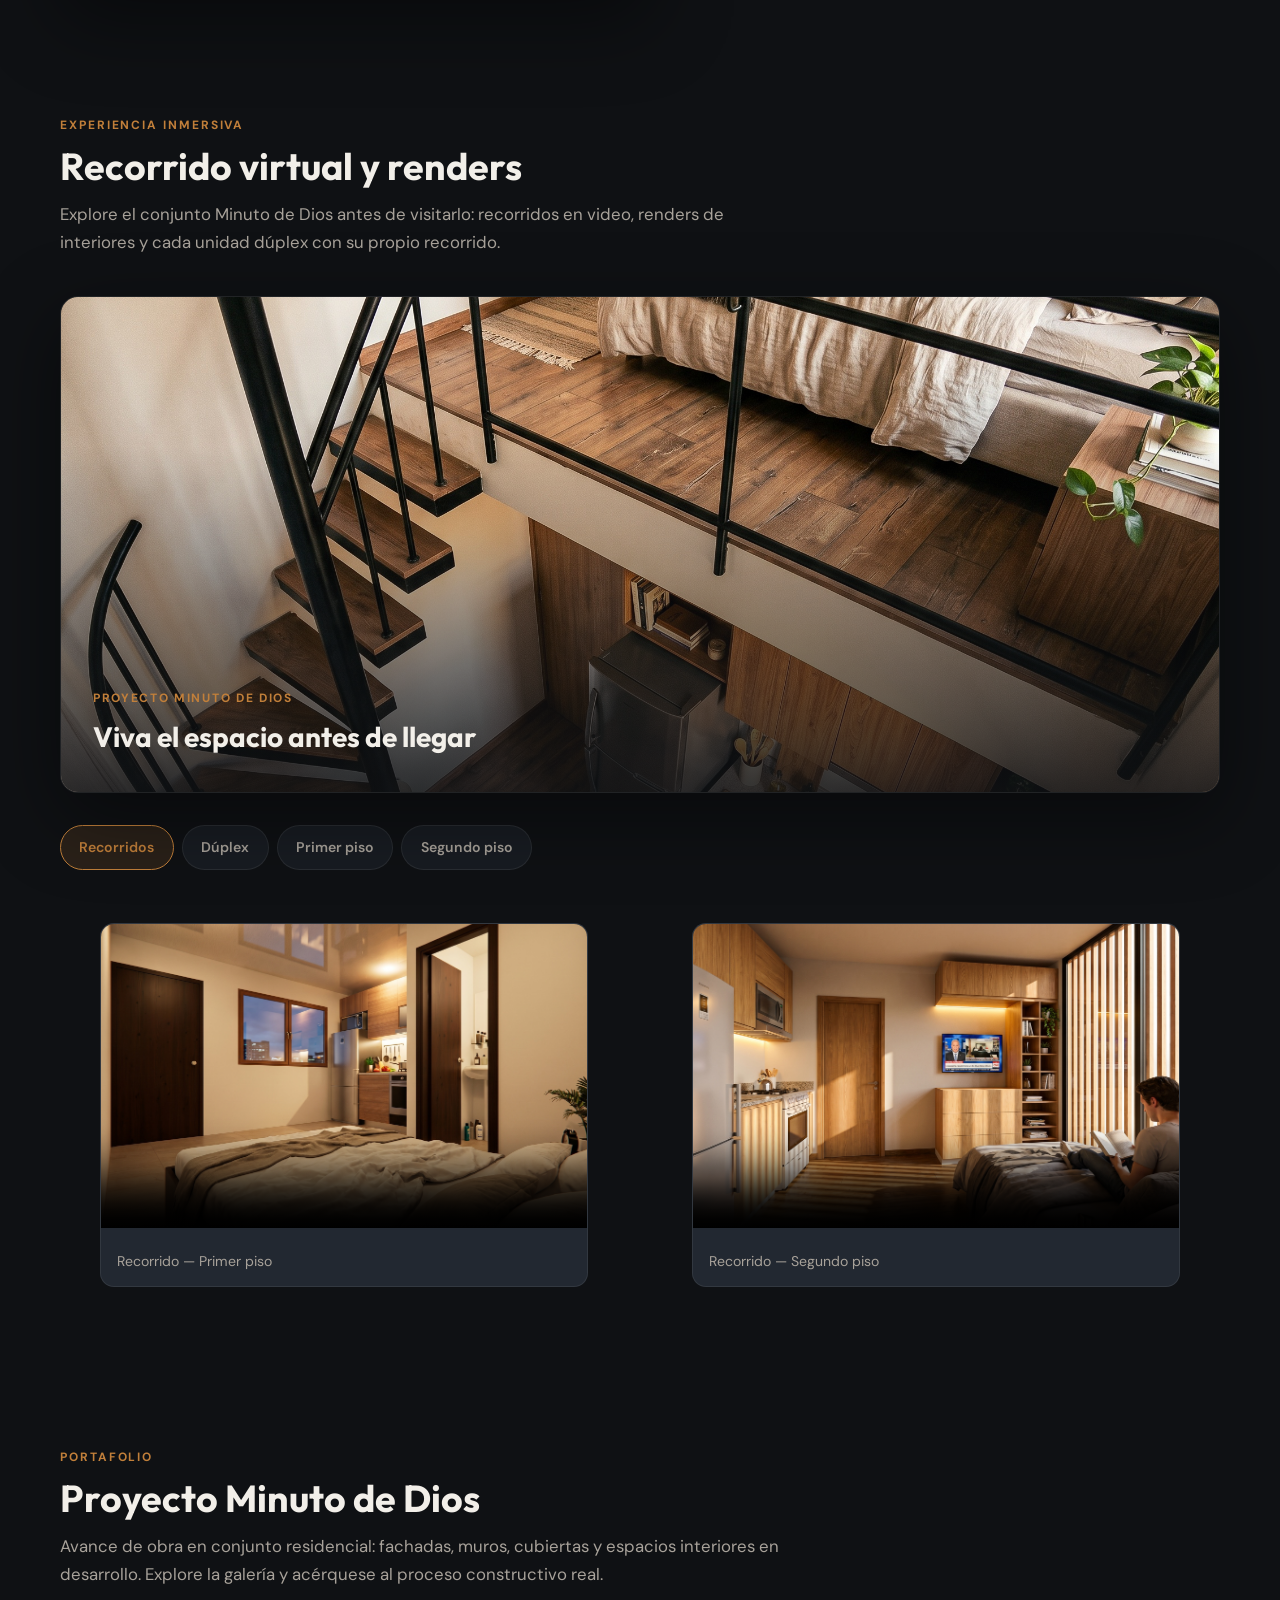
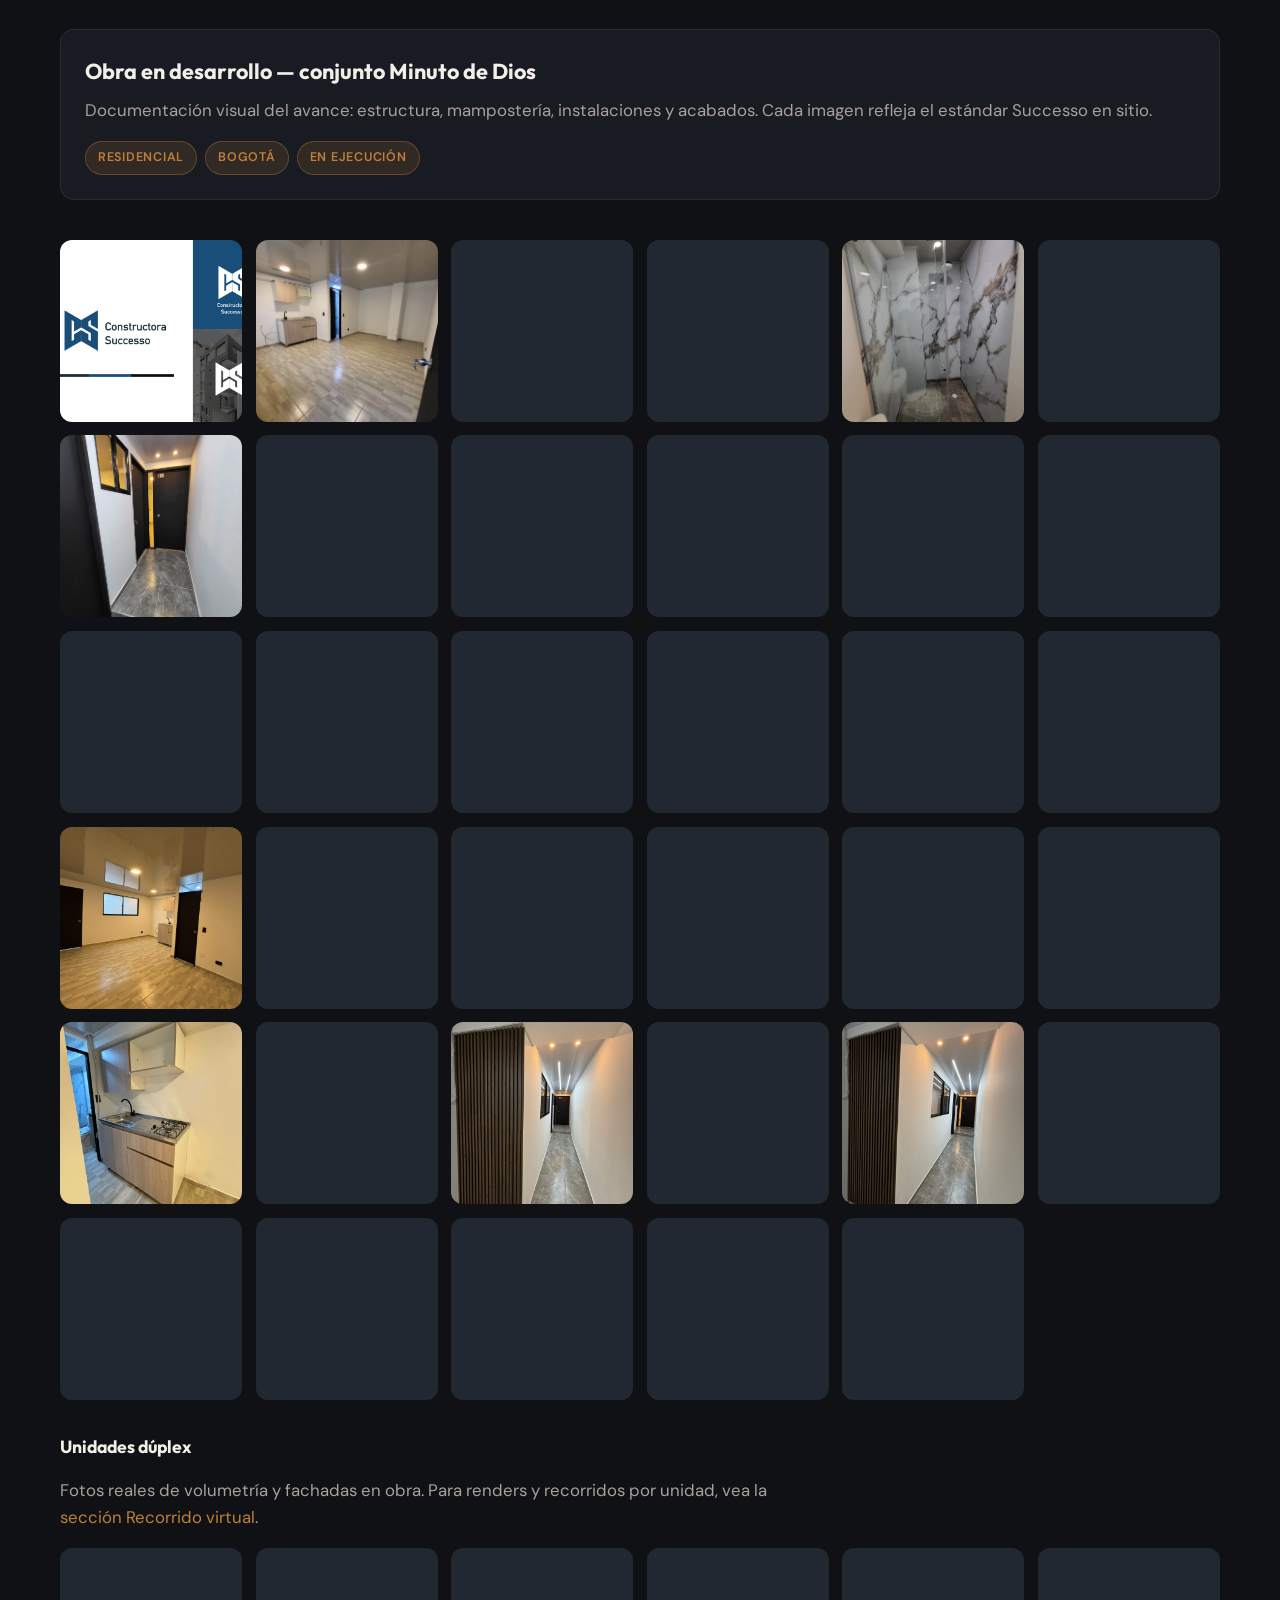
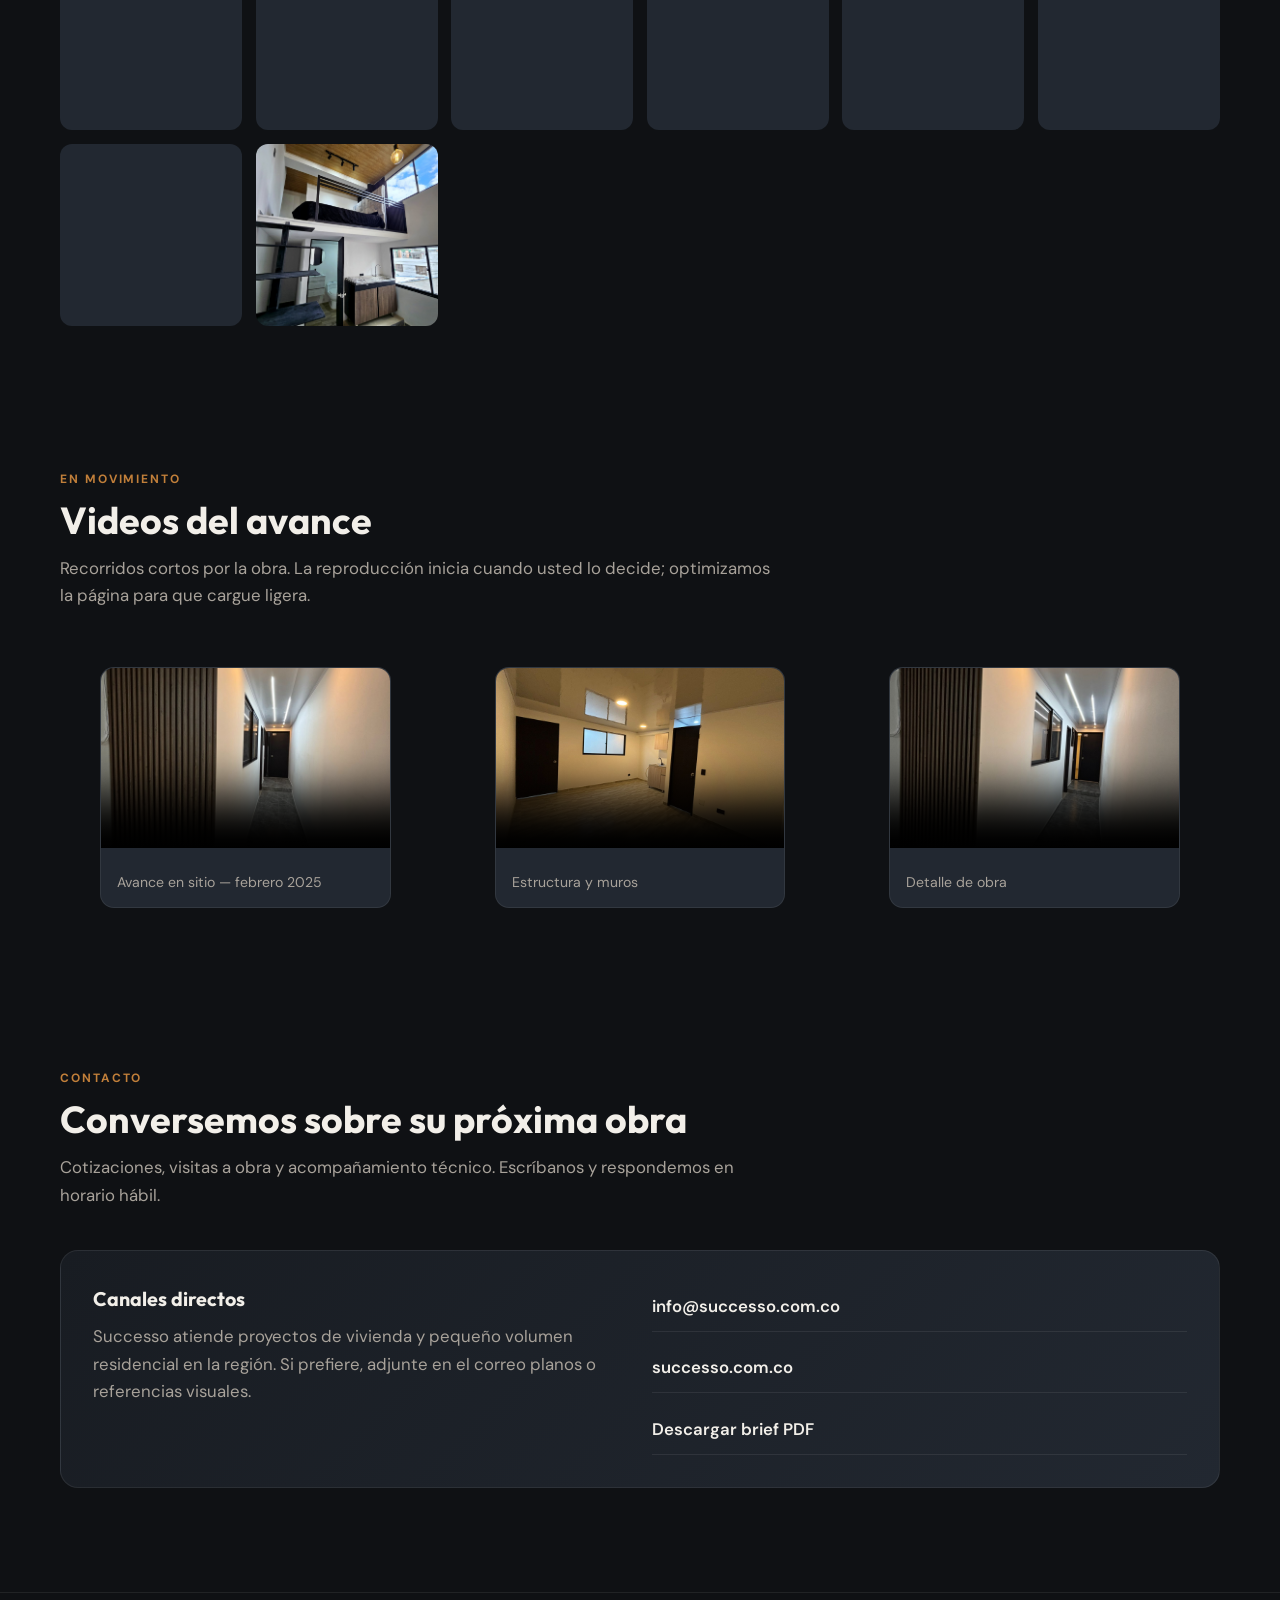
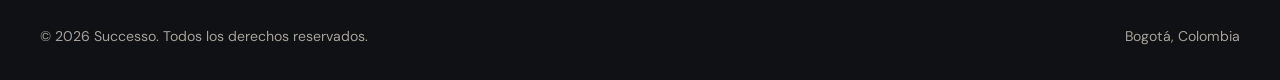
==== commit 321a59c0: "feat: add virtual tour showcase with renders and compressed videos Highlight Minuto de Dios duplex u" ====
--- a/index.html
+++ b/index.html
@@ -5,7 +5,7 @@
     <meta name="viewport" content="width=device-width, initial-scale=1" />
     <meta
       name="description"
-      content="Successo — Constructora en Colombia. Obras residenciales con estándar de calidad. Proyecto Minuto de Dios y unidades dúplex."
+      content="Successo — Constructora en Colombia. Recorrido virtual, renders y unidades dúplex del proyecto Minuto de Dios. Obras residenciales con estándar de calidad."
     />
     <title>Successo | Constructora</title>
     <link rel="canonical" href="https://www.successo.com.co/" />
@@ -44,6 +44,7 @@
           <ul class="nav-list">
             <li><a href="#inicio">Inicio</a></li>
             <li><a href="#nosotros">Nosotros</a></li>
+            <li><a href="#recorrido-virtual">Recorrido virtual</a></li>
             <li><a href="#proyectos">Proyectos</a></li>
             <li><a href="#videos">Videos</a></li>
             <li><a href="#contacto">Contacto</a></li>
@@ -71,7 +72,8 @@
             perduran en Bogotá y alrededores.
           </p>
           <div class="hero-actions">
-            <a class="btn btn-primary" href="#proyectos">Ver obra en curso</a>
+            <a class="btn btn-primary" href="#recorrido-virtual">Ver recorrido virtual</a>
+            <a class="btn btn-ghost" href="#proyectos">Ver obra en curso</a>
             <a class="btn btn-ghost" href="#contacto">Hablemos de su proyecto</a>
           </div>
         </div>
@@ -125,6 +127,72 @@
         </div>
       </section>
 
+      <section id="recorrido-virtual" class="section showcase reveal" aria-labelledby="recorrido-title">
+        <header class="section-header">
+          <p class="section-label">Experiencia inmersiva</p>
+          <h2 id="recorrido-title">Recorrido virtual y renders</h2>
+          <p class="section-intro">
+            Explore el conjunto Minuto de Dios antes de visitarlo: recorridos en video, renders de
+            interiores y cada unidad dúplex con su propio recorrido.
+          </p>
+        </header>
+
+        <div class="showcase-hero">
+          <img
+            class="showcase-hero__img"
+            src="/assets/projects/minuto-de-dios/renders/duplex/duplex-305.jpg"
+            alt="Render dúplex 305 — Minuto de Dios"
+            width="1920"
+            height="1080"
+            loading="lazy"
+          />
+          <div class="showcase-hero__overlay">
+            <p class="showcase-hero__eyebrow">Proyecto Minuto de Dios</p>
+            <p class="showcase-hero__tagline">Viva el espacio antes de llegar</p>
+          </div>
+        </div>
+
+        <div class="showcase-tabs" role="tablist" aria-label="Explorar recorrido virtual">
+          <button type="button" role="tab" id="tab-recorridos" aria-selected="true" aria-controls="panel-recorridos">
+            Recorridos
+          </button>
+          <button type="button" role="tab" id="tab-duplex" aria-selected="false" aria-controls="panel-duplex" tabindex="-1">
+            Dúplex
+          </button>
+          <button type="button" role="tab" id="tab-primer-piso" aria-selected="false" aria-controls="panel-primer-piso" tabindex="-1">
+            Primer piso
+          </button>
+          <button type="button" role="tab" id="tab-segundo-piso" aria-selected="false" aria-controls="panel-segundo-piso" tabindex="-1">
+            Segundo piso
+          </button>
+        </div>
+
+        <div id="panel-recorridos" class="showcase-panel is-active" role="tabpanel" aria-labelledby="tab-recorridos">
+          <div id="tour-recorridos" class="tour-grid"></div>
+        </div>
+
+        <div id="panel-duplex" class="showcase-panel" role="tabpanel" aria-labelledby="tab-duplex" hidden>
+          <div class="unit-pills" role="group" aria-label="Seleccionar unidad dúplex">
+            <button type="button" class="unit-pill is-active" data-unit="301">301</button>
+            <button type="button" class="unit-pill" data-unit="302">302</button>
+            <button type="button" class="unit-pill" data-unit="303">303</button>
+            <button type="button" class="unit-pill" data-unit="304">304</button>
+            <button type="button" class="unit-pill" data-unit="305">305</button>
+          </div>
+          <div id="duplex-video" class="duplex-video-wrap"></div>
+          <div id="gallery-duplex-renders" class="gallery gallery--renders" role="list" aria-label="Renders dúplex"></div>
+        </div>
+
+        <div id="panel-primer-piso" class="showcase-panel" role="tabpanel" aria-labelledby="tab-primer-piso" hidden>
+          <div id="gallery-primer-piso" class="gallery gallery--renders" role="list" aria-label="Renders primer piso"></div>
+          <div id="tour-primer-piso" class="tour-grid tour-grid--compact"></div>
+        </div>
+
+        <div id="panel-segundo-piso" class="showcase-panel" role="tabpanel" aria-labelledby="tab-segundo-piso" hidden>
+          <div id="gallery-segundo-piso" class="gallery gallery--renders" role="list" aria-label="Renders segundo piso"></div>
+        </div>
+      </section>
+
       <section id="proyectos" class="section reveal" aria-labelledby="proyectos-title">
         <header class="section-header">
           <p class="section-label">Portafolio</p>
@@ -157,7 +225,8 @@
 
         <h3 class="subsection-title">Unidades dúplex</h3>
         <p class="section-intro" style="margin-bottom: 1rem">
-          Detalle de volumetría, cubiertas y fachadas de las unidades dúplex del proyecto.
+          Fotos reales de volumetría y fachadas en obra. Para renders y recorridos por unidad, vea la
+          <a href="#recorrido-virtual">sección Recorrido virtual</a>.
         </p>
         <div
           id="gallery-duplex"
@@ -255,6 +324,8 @@
       aria-label="Vista ampliada"
     >
       <button type="button" class="lightbox-close" aria-label="Cerrar">&times;</button>
+      <button type="button" class="lightbox-nav lightbox-prev" aria-label="Imagen anterior">&#8249;</button>
+      <button type="button" class="lightbox-nav lightbox-next" aria-label="Imagen siguiente">&#8250;</button>
       <img id="lightbox-img" src="" alt="" />
     </div>
 
--- a/styles.css
+++ b/styles.css
@@ -471,6 +471,194 @@
   color: var(--text);
 }
 
+/* Showcase — recorrido virtual */
+.showcase {
+  padding-top: 3rem;
+}
+
+.showcase-hero {
+  position: relative;
+  border-radius: calc(var(--radius) + 4px);
+  overflow: hidden;
+  margin-bottom: 2rem;
+  border: 1px solid var(--line);
+  box-shadow: var(--shadow);
+  aspect-ratio: 21/9;
+  min-height: 220px;
+}
+
+.showcase-hero__img {
+  width: 100%;
+  height: 100%;
+  object-fit: cover;
+}
+
+.showcase-hero__overlay {
+  position: absolute;
+  inset: 0;
+  display: flex;
+  flex-direction: column;
+  justify-content: flex-end;
+  padding: 2rem;
+  background: linear-gradient(
+    180deg,
+    transparent 30%,
+    rgba(15, 17, 20, 0.85) 100%
+  );
+}
+
+.showcase-hero__eyebrow {
+  font-size: 0.75rem;
+  font-weight: 700;
+  letter-spacing: 0.14em;
+  text-transform: uppercase;
+  color: var(--accent);
+  margin: 0 0 0.35rem;
+}
+
+.showcase-hero__tagline {
+  font-family: var(--font-display);
+  font-size: clamp(1.25rem, 3vw, 1.75rem);
+  font-weight: 700;
+  margin: 0;
+  max-width: 28ch;
+}
+
+.showcase-tabs {
+  display: flex;
+  gap: 0.5rem;
+  overflow-x: auto;
+  padding-bottom: 0.5rem;
+  margin-bottom: 1.75rem;
+  -webkit-overflow-scrolling: touch;
+  scrollbar-width: none;
+}
+
+.showcase-tabs::-webkit-scrollbar {
+  display: none;
+}
+
+.showcase-tabs [role="tab"] {
+  flex-shrink: 0;
+  background: var(--bg-elevated);
+  border: 1px solid var(--line);
+  color: var(--text-muted);
+  font: inherit;
+  font-size: 0.88rem;
+  font-weight: 600;
+  padding: 0.6rem 1.15rem;
+  border-radius: 999px;
+  cursor: pointer;
+  transition: background 0.2s, color 0.2s, border-color 0.2s;
+}
+
+.showcase-tabs [role="tab"]:hover {
+  color: var(--text);
+  border-color: rgba(193, 127, 58, 0.4);
+}
+
+.showcase-tabs [role="tab"][aria-selected="true"] {
+  background: var(--accent-soft);
+  border-color: var(--accent);
+  color: var(--accent);
+}
+
+.showcase-tabs [role="tab"]:focus-visible {
+  outline: 2px solid var(--accent);
+  outline-offset: 2px;
+}
+
+.showcase-panel {
+  opacity: 0;
+  transition: opacity 0.25s ease;
+}
+
+.showcase-panel.is-active {
+  opacity: 1;
+}
+
+.showcase-panel[hidden] {
+  display: none;
+}
+
+.unit-pills {
+  display: flex;
+  flex-wrap: wrap;
+  gap: 0.5rem;
+  margin-bottom: 1.5rem;
+}
+
+.unit-pill {
+  background: var(--bg-elevated);
+  border: 1px solid var(--line);
+  color: var(--text-muted);
+  font-family: var(--font-display);
+  font-size: 0.95rem;
+  font-weight: 700;
+  padding: 0.55rem 1.1rem;
+  border-radius: 10px;
+  cursor: pointer;
+  transition: background 0.2s, color 0.2s, border-color 0.2s;
+}
+
+.unit-pill:hover {
+  color: var(--text);
+}
+
+.unit-pill.is-active {
+  background: var(--accent);
+  border-color: var(--accent);
+  color: #1a1208;
+}
+
+.unit-pill:focus-visible {
+  outline: 2px solid var(--accent);
+  outline-offset: 2px;
+}
+
+.duplex-video-wrap {
+  margin-bottom: 1.5rem;
+}
+
+.duplex-video-wrap .video-card {
+  max-width: 900px;
+}
+
+.tour-grid {
+  display: grid;
+  gap: 1.5rem;
+}
+
+@media (min-width: 768px) {
+  .tour-grid {
+    grid-template-columns: repeat(2, 1fr);
+  }
+}
+
+.tour-grid--compact {
+  margin-top: 1.5rem;
+}
+
+.gallery--renders {
+  grid-template-columns: repeat(auto-fill, minmax(200px, 1fr));
+  gap: 0.85rem;
+}
+
+.gallery--renders button {
+  aspect-ratio: 4/3;
+  border-radius: var(--radius);
+}
+
+.gallery--renders button.render-featured {
+  grid-column: 1 / -1;
+  aspect-ratio: 16/9;
+  max-height: 420px;
+}
+
+.gallery--renders button.render-featured img {
+  object-fit: cover;
+}
+
 .videos-grid {
   display: grid;
   gap: 1.5rem;
@@ -614,6 +802,37 @@
 .lightbox-close:hover {
   background: var(--accent);
   color: #1a1208;
+}
+
+.lightbox-nav {
+  position: absolute;
+  top: 50%;
+  transform: translateY(-50%);
+  background: var(--surface);
+  border: 1px solid var(--line);
+  color: var(--text);
+  width: 48px;
+  height: 48px;
+  border-radius: 50%;
+  font-size: 1.75rem;
+  line-height: 1;
+  cursor: pointer;
+  display: grid;
+  place-items: center;
+  transition: background 0.2s;
+}
+
+.lightbox-nav:hover {
+  background: var(--accent);
+  color: #1a1208;
+}
+
+.lightbox-prev {
+  left: 1rem;
+}
+
+.lightbox-next {
+  right: 1rem;
 }
 
 @media (max-width: 768px) {
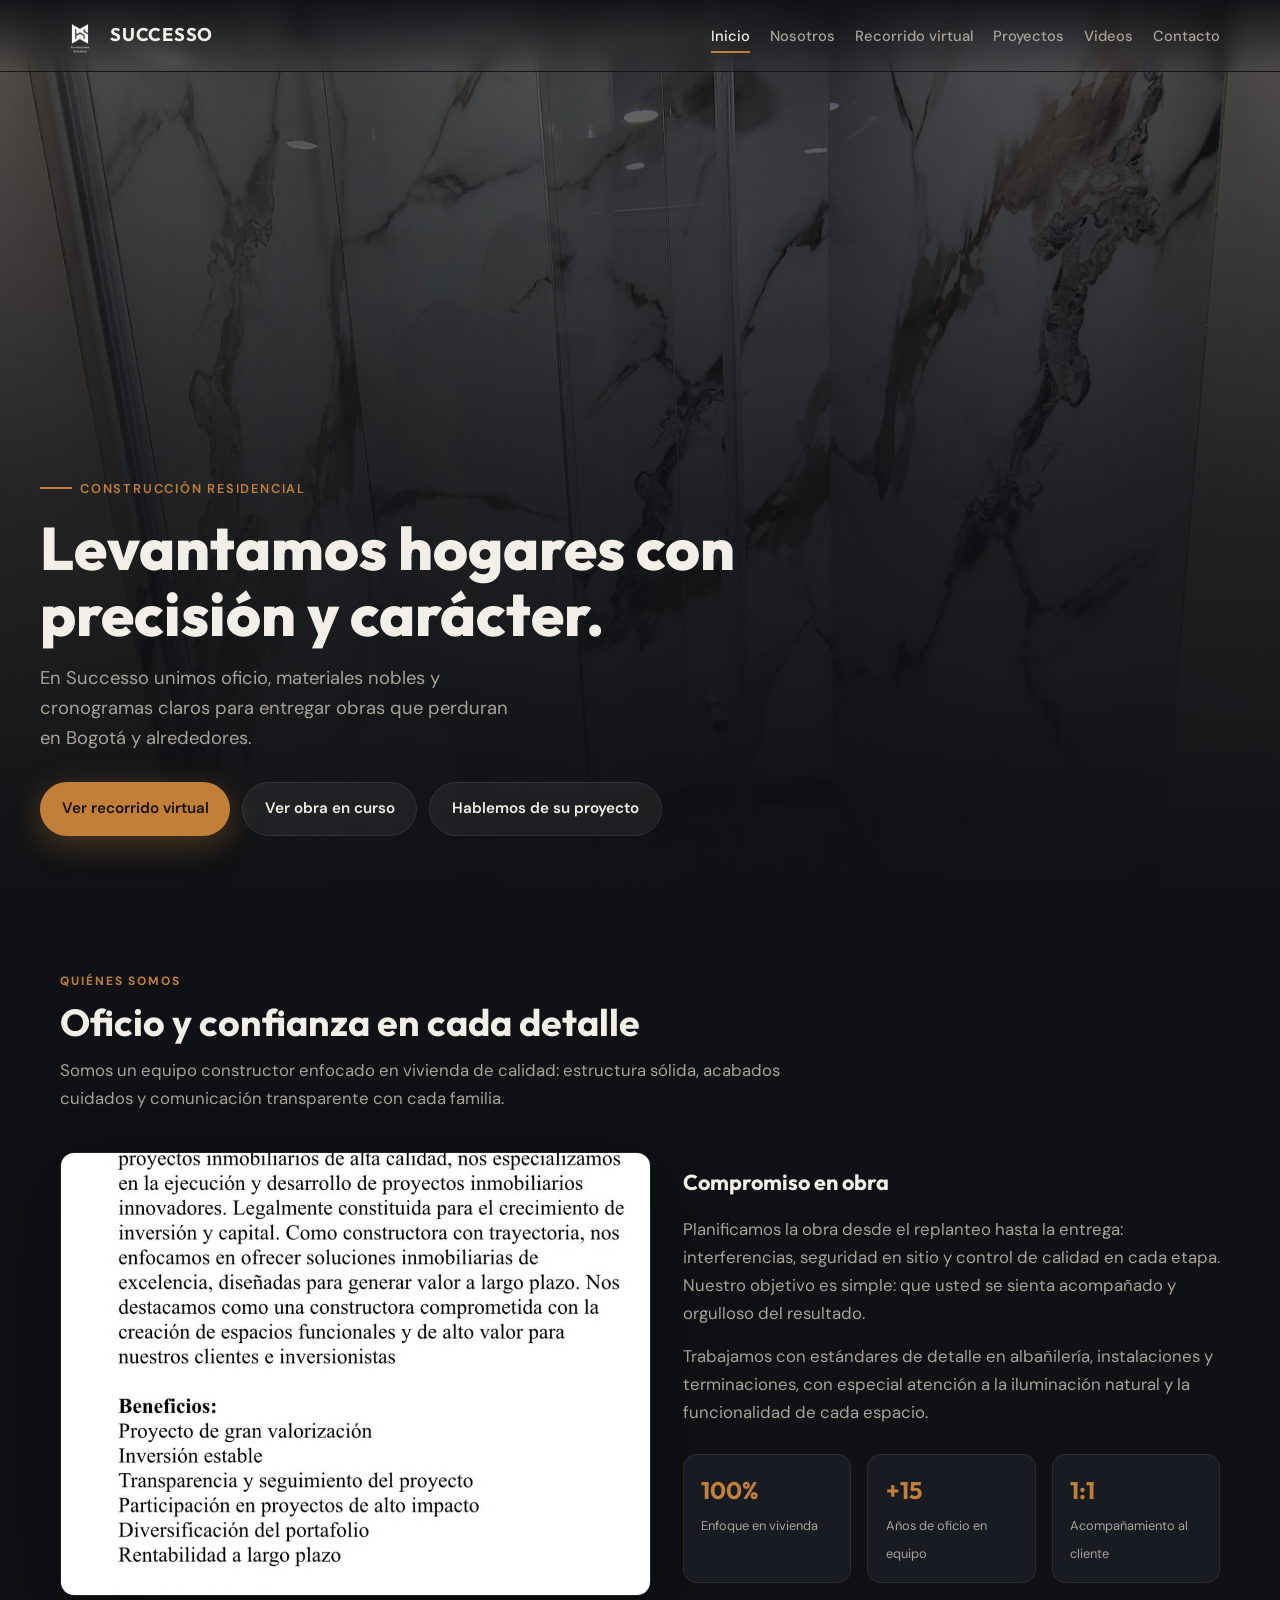
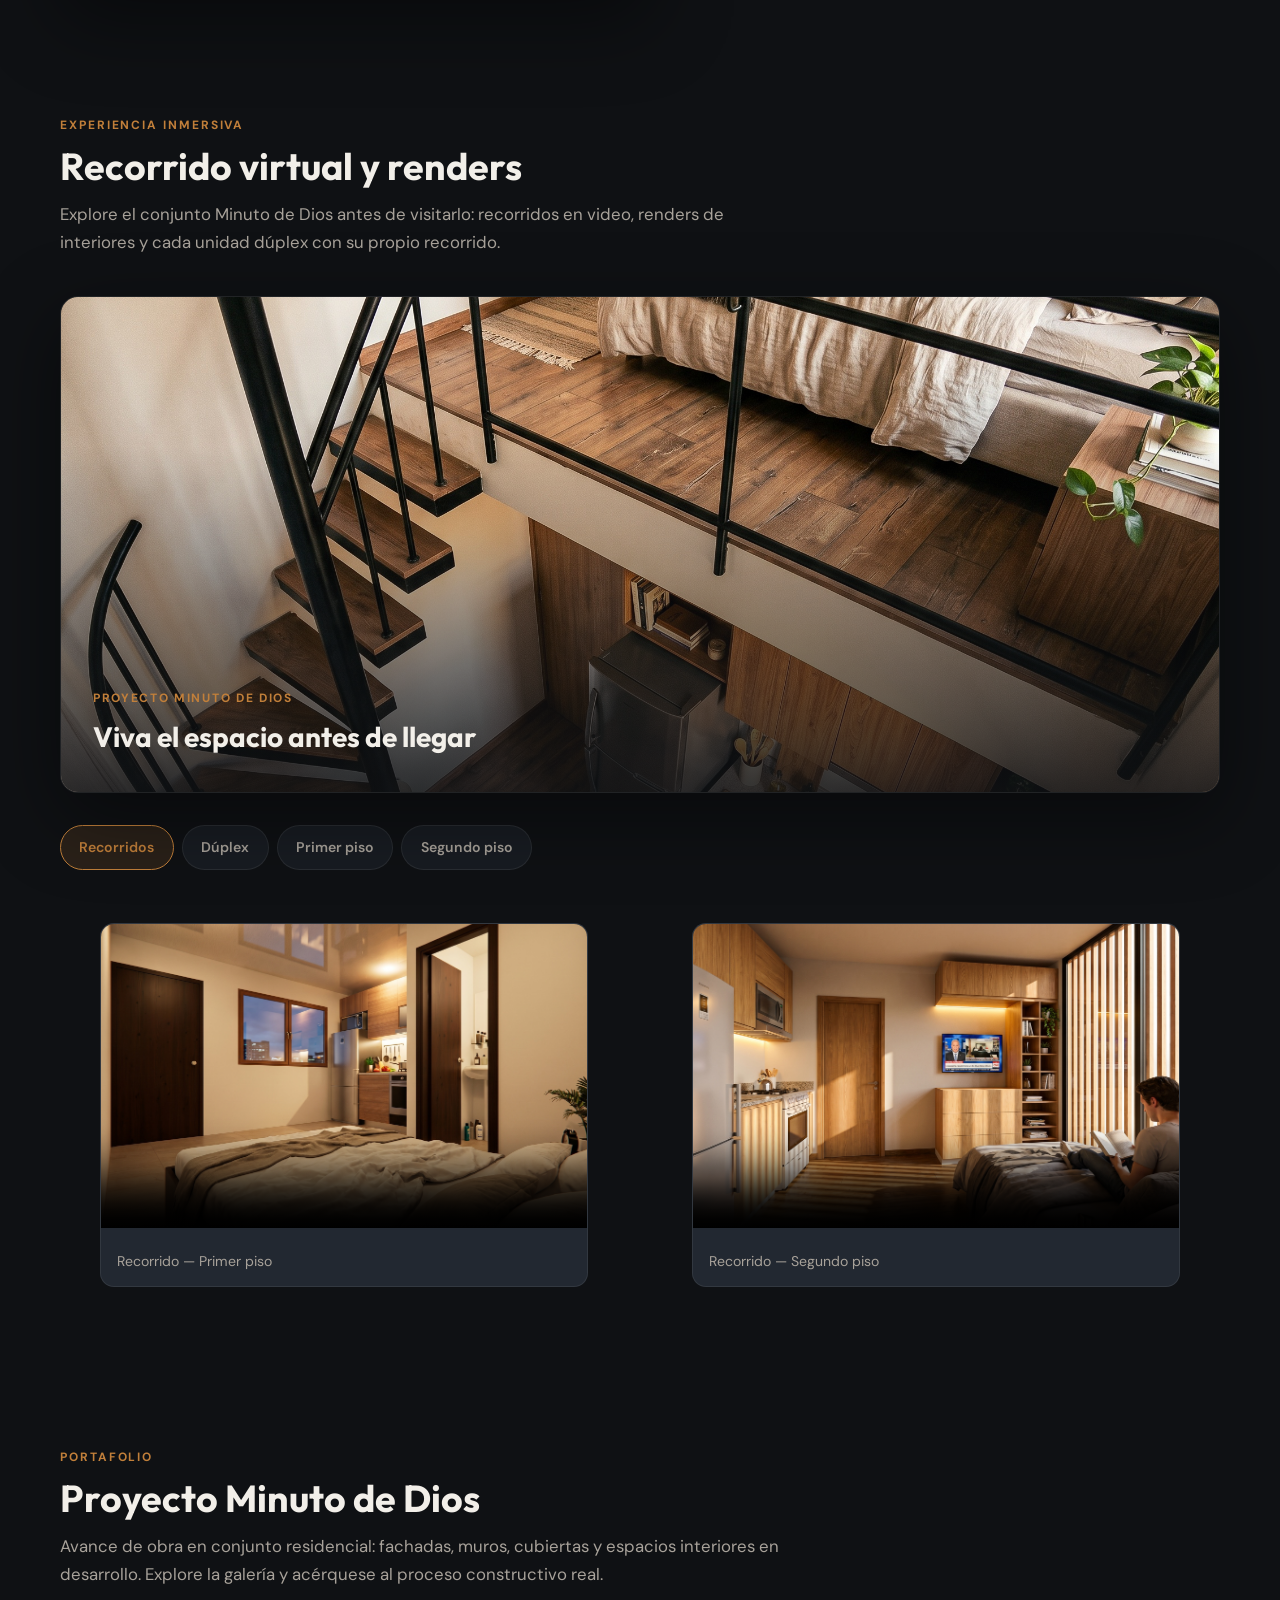
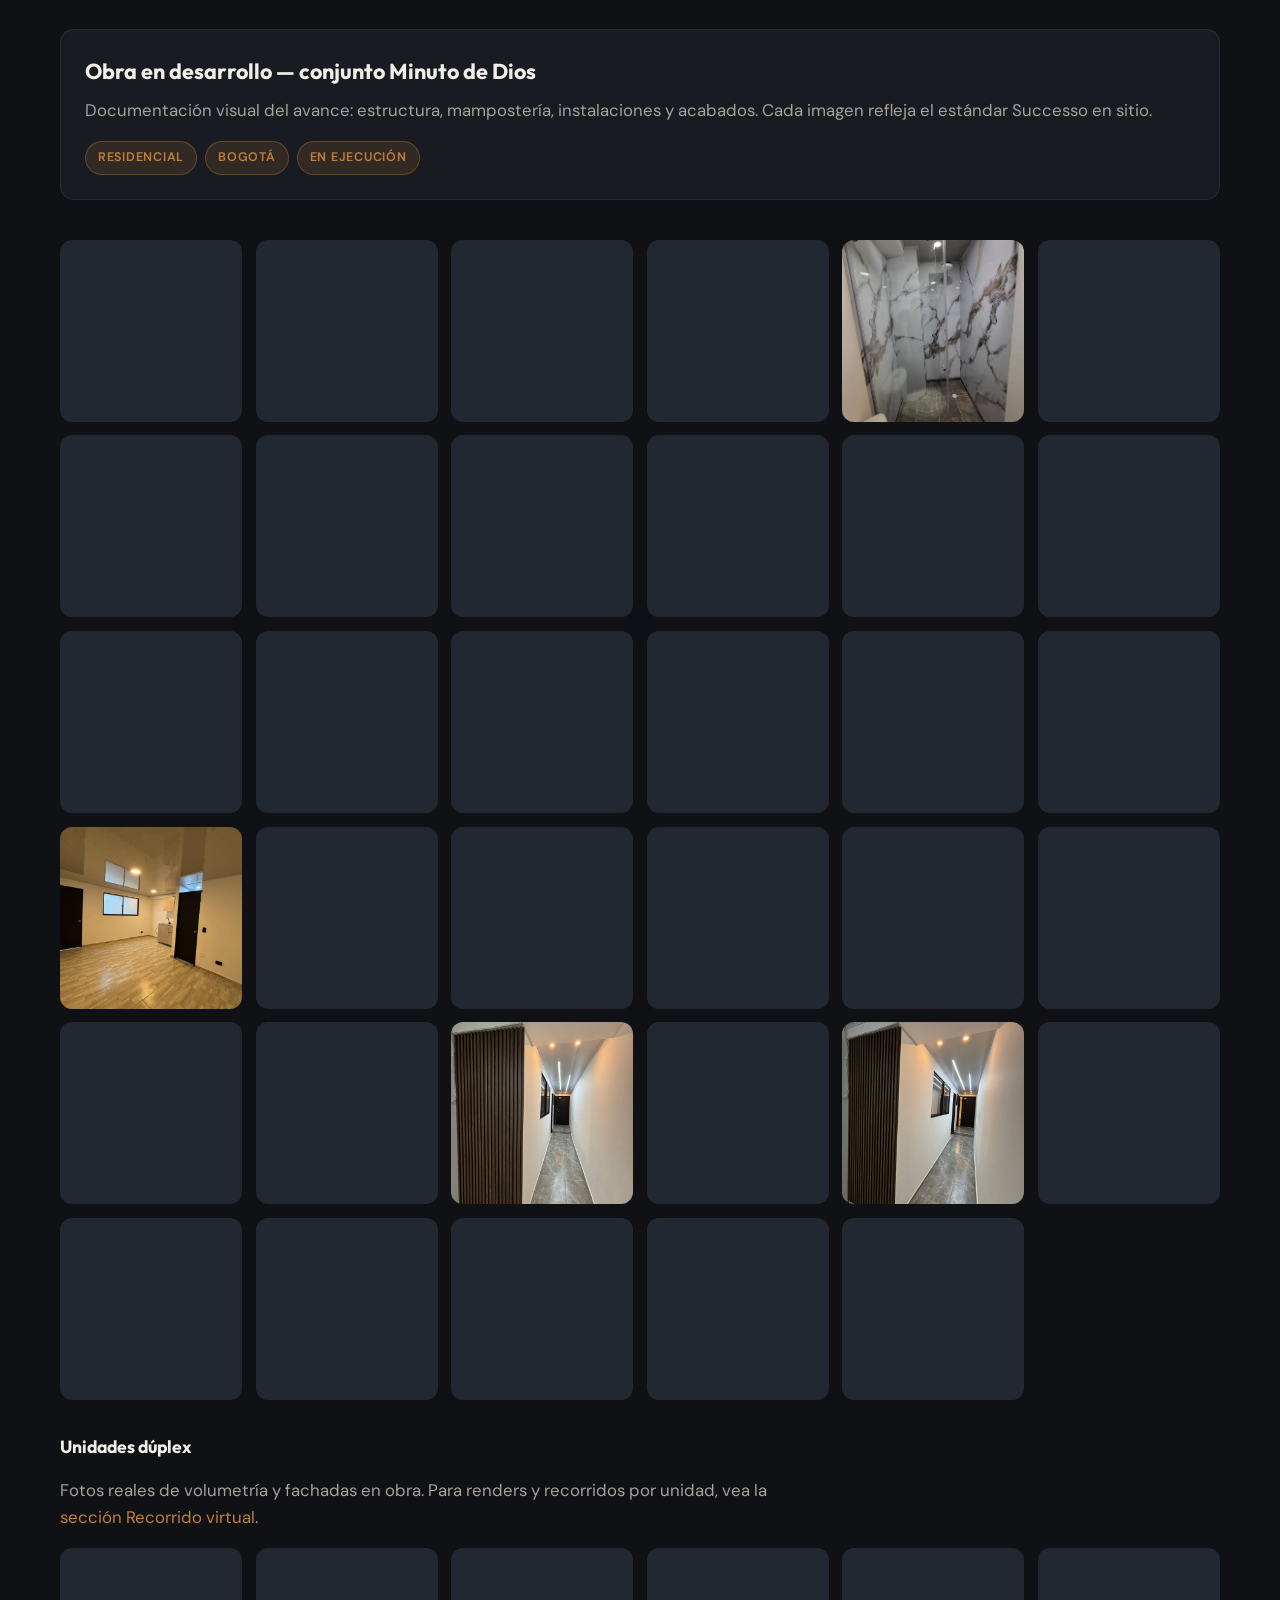
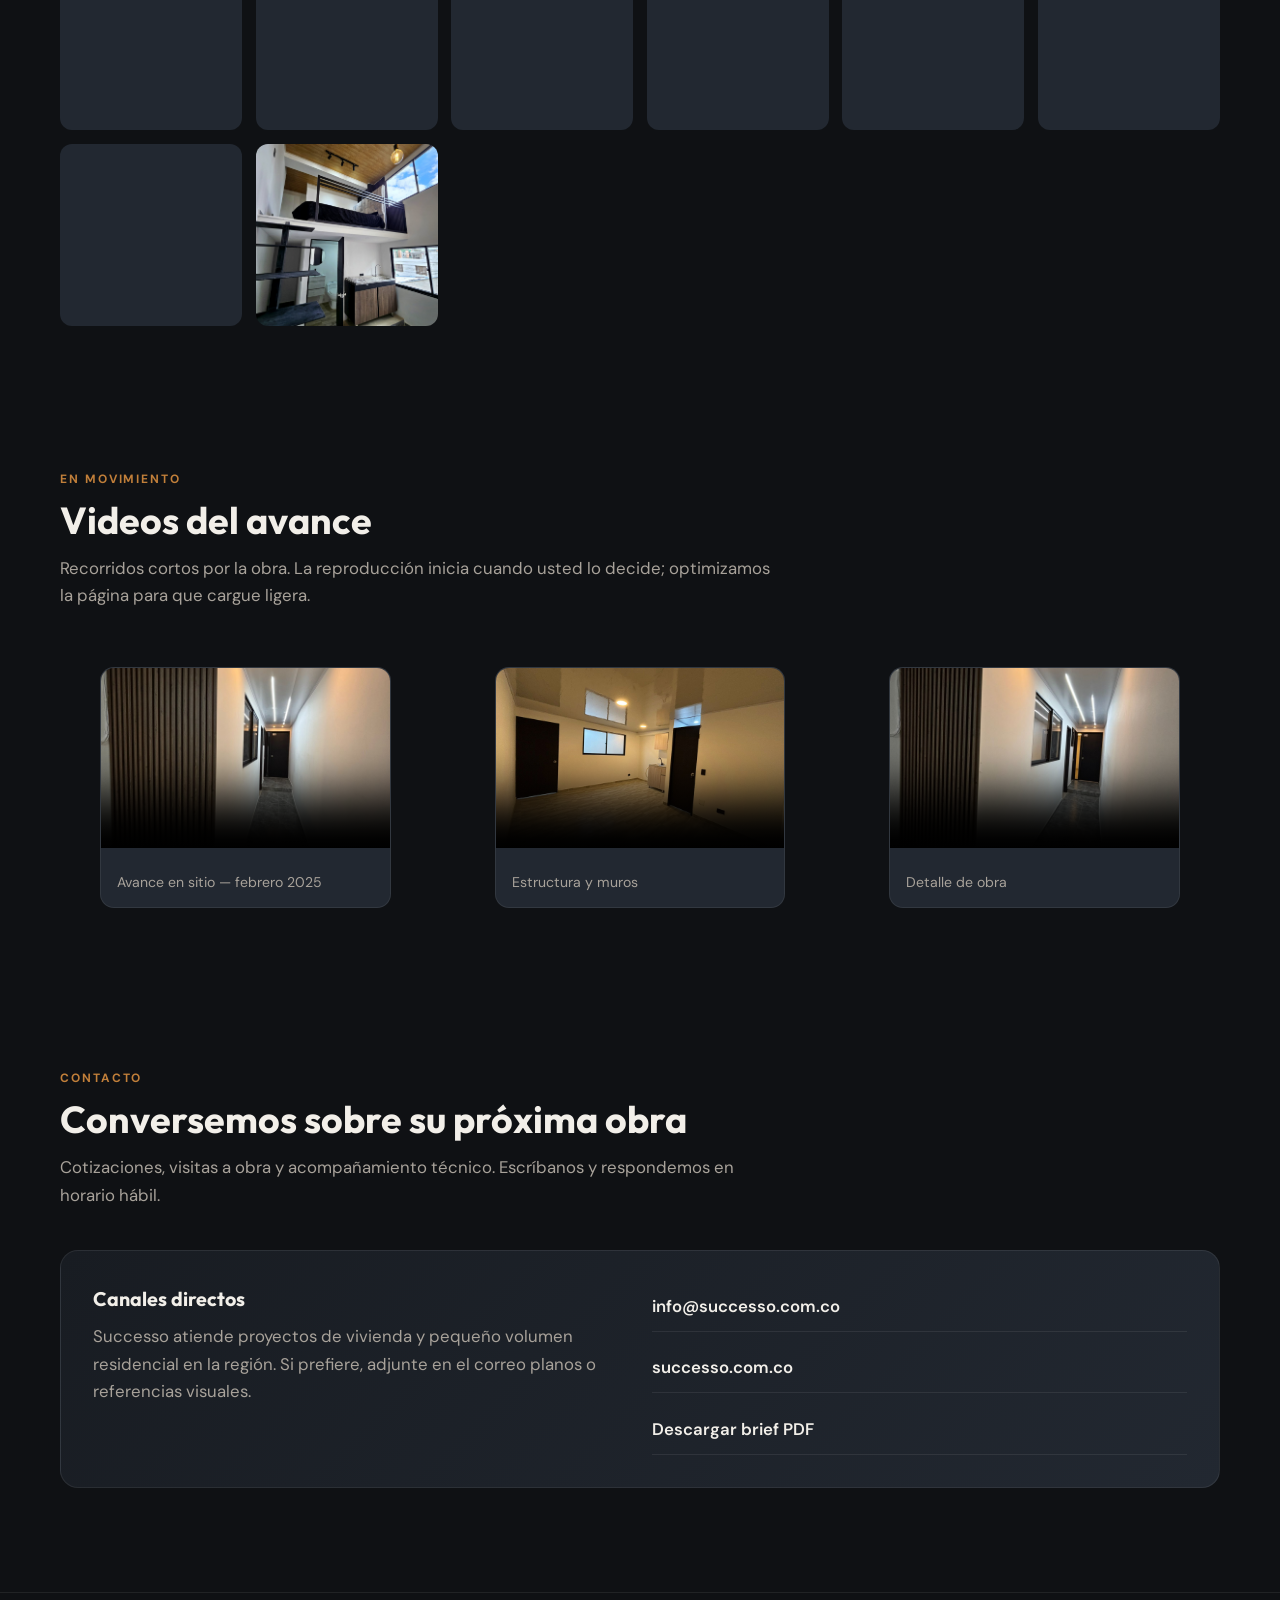
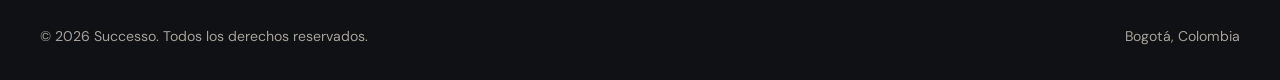
==== commit 8e4dc8ac: "fix: improve mobile layout and video loading performance Fix hero background cover on mobile, defer " ====
--- a/index.html
+++ b/index.html
@@ -56,13 +56,19 @@
     <main id="contenido">
       <section id="inicio" class="hero" aria-label="Inicio">
         <div class="hero-bg">
-          <img
-            src="/assets/projects/minuto-de-dios/images/IMG-20250224-WA0005.jpg"
-            alt=""
-            width="1920"
-            height="1080"
-            fetchpriority="high"
-          />
+          <picture>
+            <source
+              media="(max-width: 768px)"
+              srcset="/assets/projects/minuto-de-dios/renders/duplex/duplex-305.jpg"
+            />
+            <img
+              src="/assets/projects/minuto-de-dios/images/IMG-20250224-WA0005.jpg"
+              alt=""
+              width="1920"
+              height="1080"
+              fetchpriority="high"
+            />
+          </picture>
         </div>
         <div class="hero-content">
           <p class="hero-eyebrow">Construcción residencial</p>
@@ -249,34 +255,31 @@
           <figure class="video-card">
             <video
               controls
-              preload="metadata"
+              preload="none"
               poster="/assets/projects/minuto-de-dios/images/IMG-20250224-WA0028.jpg"
               aria-label="Video de avance de obra 1"
-            >
-              <source src="/assets/projects/minuto-de-dios/videos/VID-20250224-WA0015.mp4" type="video/mp4" />
-            </video>
+              data-src="/assets/projects/minuto-de-dios/videos/VID-20250224-WA0015.mp4"
+            ></video>
             <figcaption>Avance en sitio — febrero 2025</figcaption>
           </figure>
           <figure class="video-card">
             <video
               controls
-              preload="metadata"
+              preload="none"
               poster="/assets/projects/minuto-de-dios/images/IMG-20250224-WA0020.jpg"
               aria-label="Video de avance de obra 2"
-            >
-              <source src="/assets/projects/minuto-de-dios/videos/VID-20250219-WA0018.mp4" type="video/mp4" />
-            </video>
+              data-src="/assets/projects/minuto-de-dios/videos/VID-20250219-WA0018.mp4"
+            ></video>
             <figcaption>Estructura y muros</figcaption>
           </figure>
           <figure class="video-card">
             <video
               controls
-              preload="metadata"
+              preload="none"
               poster="/assets/projects/minuto-de-dios/images/IMG-20250224-WA0031.jpg"
               aria-label="Video de avance de obra 3"
-            >
-              <source src="/assets/projects/minuto-de-dios/videos/VID-20250224-WA0029.mp4" type="video/mp4" />
-            </video>
+              data-src="/assets/projects/minuto-de-dios/videos/VID-20250224-WA0029.mp4"
+            ></video>
             <figcaption>Detalle de obra</figcaption>
           </figure>
         </div>
--- a/styles.css
+++ b/styles.css
@@ -164,12 +164,25 @@
   position: absolute;
   inset: 0;
   z-index: 0;
-}
-
-.hero-bg img {
+  overflow: hidden;
+}
+
+.hero-bg picture {
+  display: block;
   width: 100%;
   height: 100%;
+}
+
+.hero-bg img {
+  position: absolute;
+  inset: 0;
+  width: 100%;
+  height: 100%;
+  max-width: none;
+  min-width: 100%;
+  min-height: 100%;
   object-fit: cover;
+  object-position: center;
   filter: brightness(0.55) saturate(1.05);
 }
 
@@ -840,6 +853,82 @@
     display: block;
   }
 
+  .hero {
+    min-height: 100svh;
+    padding: 5.5rem 1rem 2.5rem;
+  }
+
+  .hero h1 {
+    font-size: clamp(1.85rem, 8vw, 2.5rem);
+    max-width: none;
+  }
+
+  .hero-lead {
+    font-size: 1rem;
+    max-width: none;
+  }
+
+  .hero-actions {
+    flex-direction: column;
+    align-items: stretch;
+  }
+
+  .hero-actions .btn {
+    width: 100%;
+    padding: 0.9rem 1.25rem;
+  }
+
+  .section {
+    padding: 3rem 1rem;
+  }
+
+  .showcase-hero {
+    aspect-ratio: 4/3;
+    min-height: 200px;
+  }
+
+  .showcase-hero__overlay {
+    padding: 1.25rem;
+  }
+
+  .showcase-tabs [role="tab"] {
+    font-size: 0.82rem;
+    padding: 0.55rem 0.95rem;
+  }
+
+  .gallery--renders {
+    grid-template-columns: repeat(2, 1fr);
+    gap: 0.5rem;
+  }
+
+  .gallery--renders button.render-featured {
+    max-height: 240px;
+  }
+
+  .gallery {
+    grid-template-columns: repeat(3, 1fr);
+    gap: 0.5rem;
+  }
+
+  .video-card video {
+    aspect-ratio: 16/9;
+    object-fit: contain;
+  }
+
+  .lightbox-nav {
+    width: 40px;
+    height: 40px;
+    font-size: 1.5rem;
+  }
+
+  .lightbox-prev {
+    left: 0.5rem;
+  }
+
+  .lightbox-next {
+    right: 0.5rem;
+  }
+
   .nav {
     position: absolute;
     top: 100%;
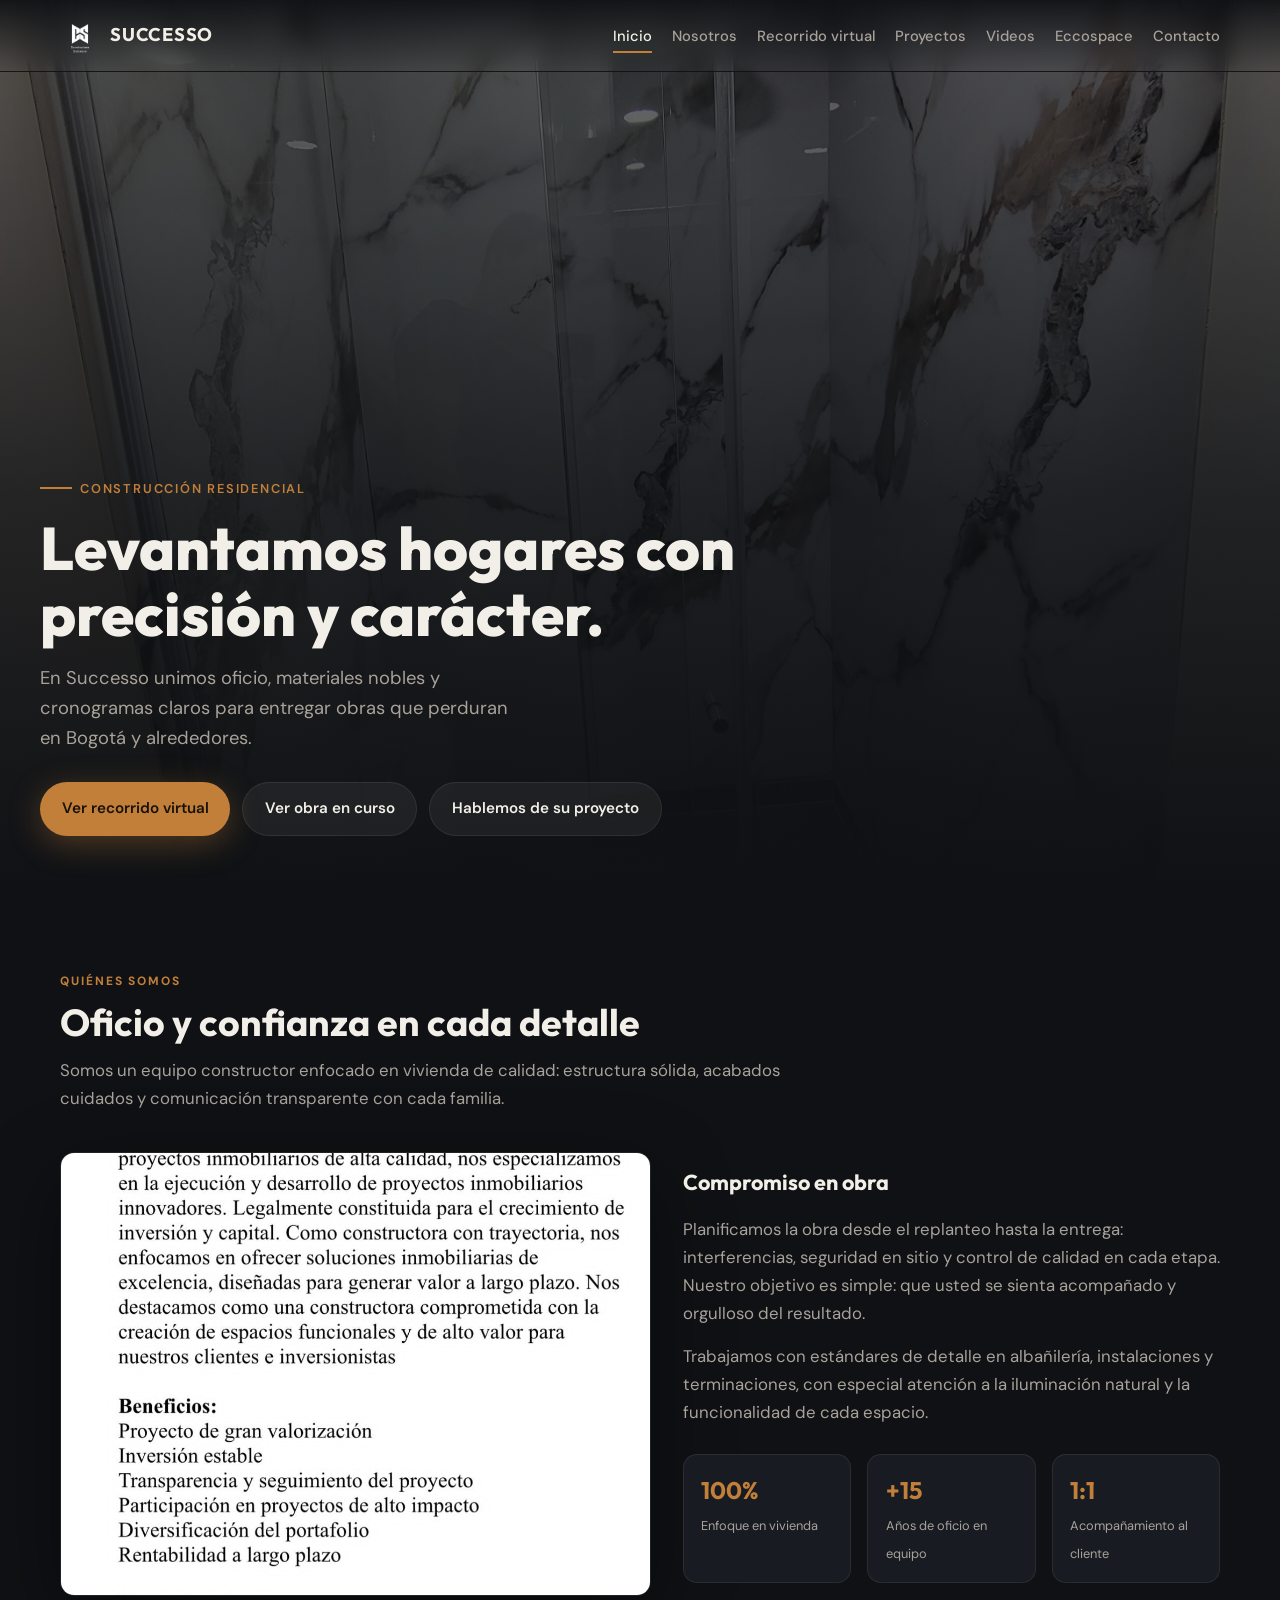
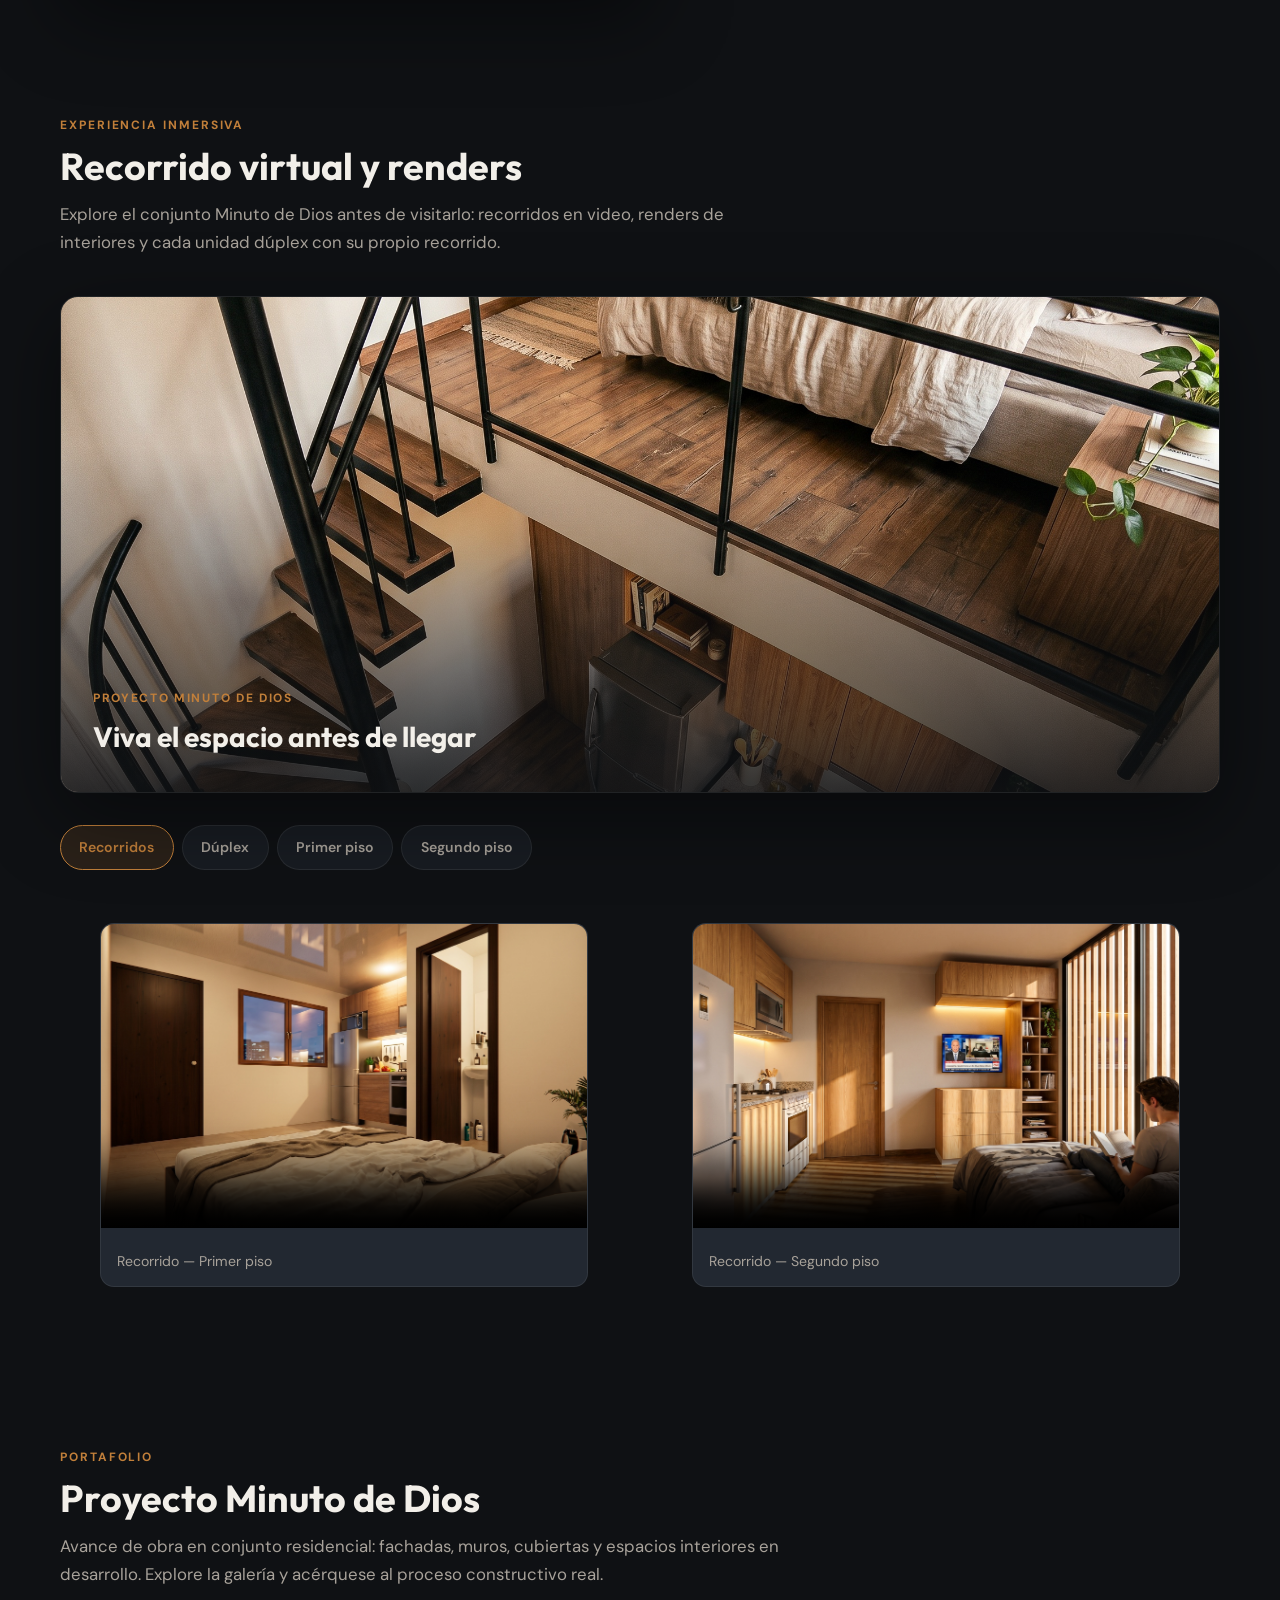
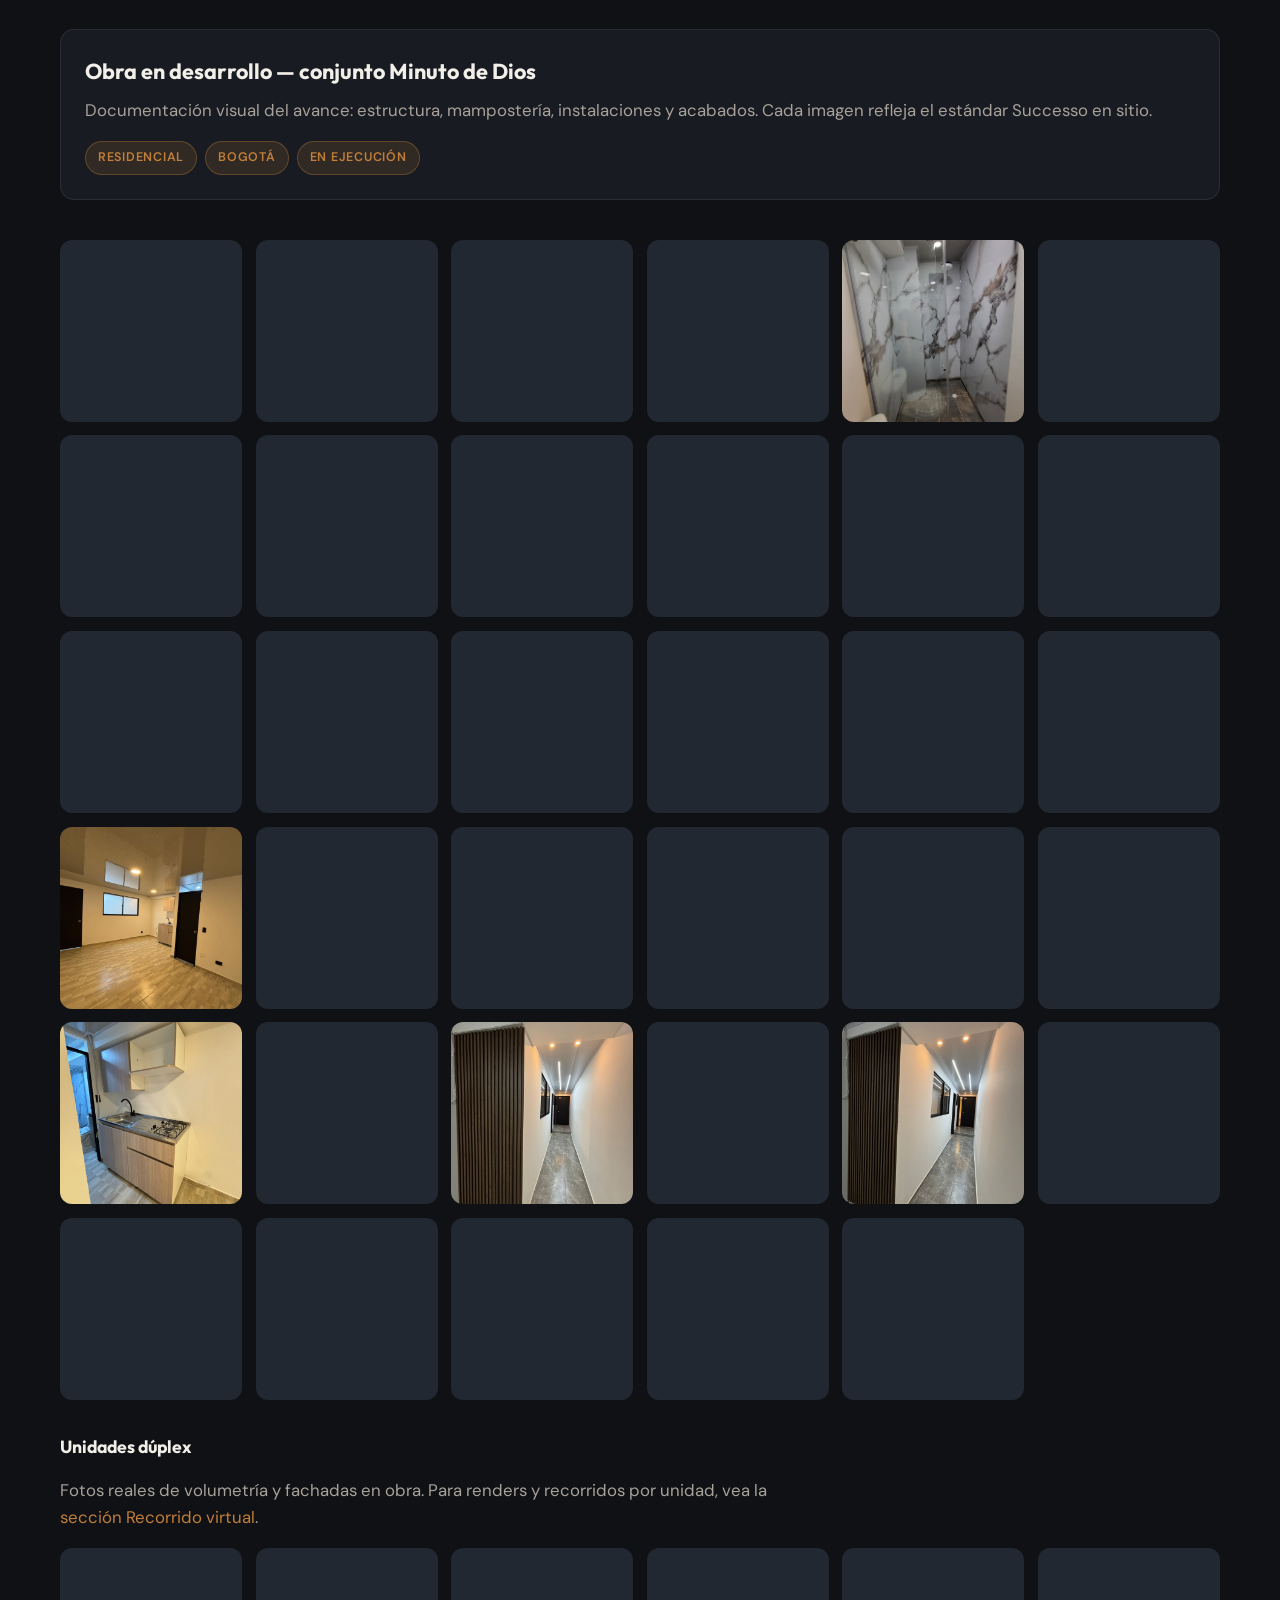
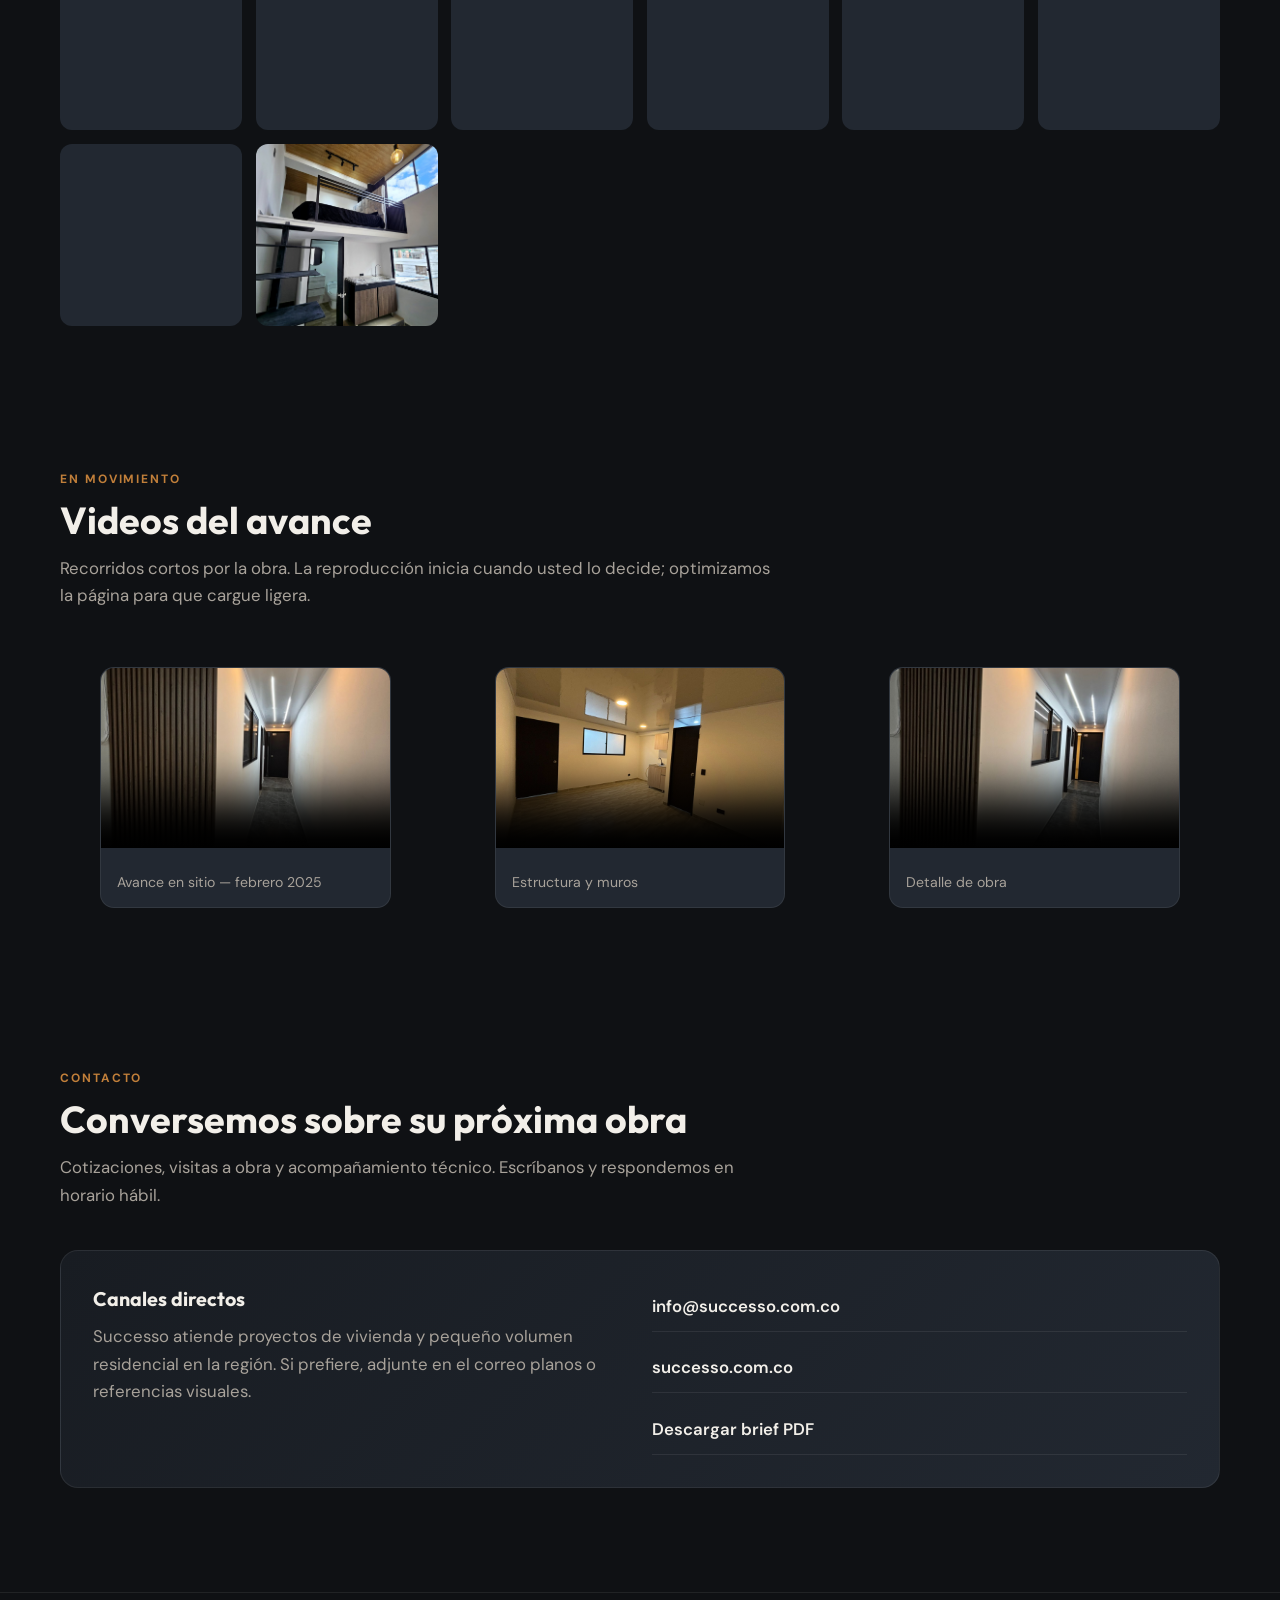
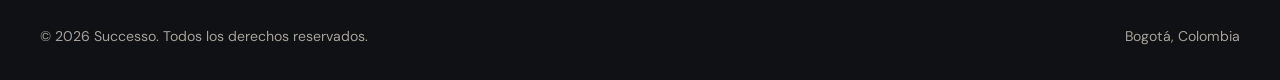
==== commit 68e2ef60: "Add Eccospace DNS training page" ====
--- a/index.html
+++ b/index.html
@@ -47,6 +47,7 @@
             <li><a href="#recorrido-virtual">Recorrido virtual</a></li>
             <li><a href="#proyectos">Proyectos</a></li>
             <li><a href="#videos">Videos</a></li>
+            <li><a href="/eccospace">Eccospace</a></li>
             <li><a href="#contacto">Contacto</a></li>
           </ul>
         </nav>
--- a/styles.css
+++ b/styles.css
@@ -854,8 +854,13 @@
   }
 
   .hero {
-    min-height: 100svh;
-    padding: 5.5rem 1rem 2.5rem;
+    min-height: auto;
+    align-items: start;
+    padding: 5rem 1rem 2rem;
+  }
+
+  .hero-bg img {
+    object-position: center 25%;
   }
 
   .hero h1 {
